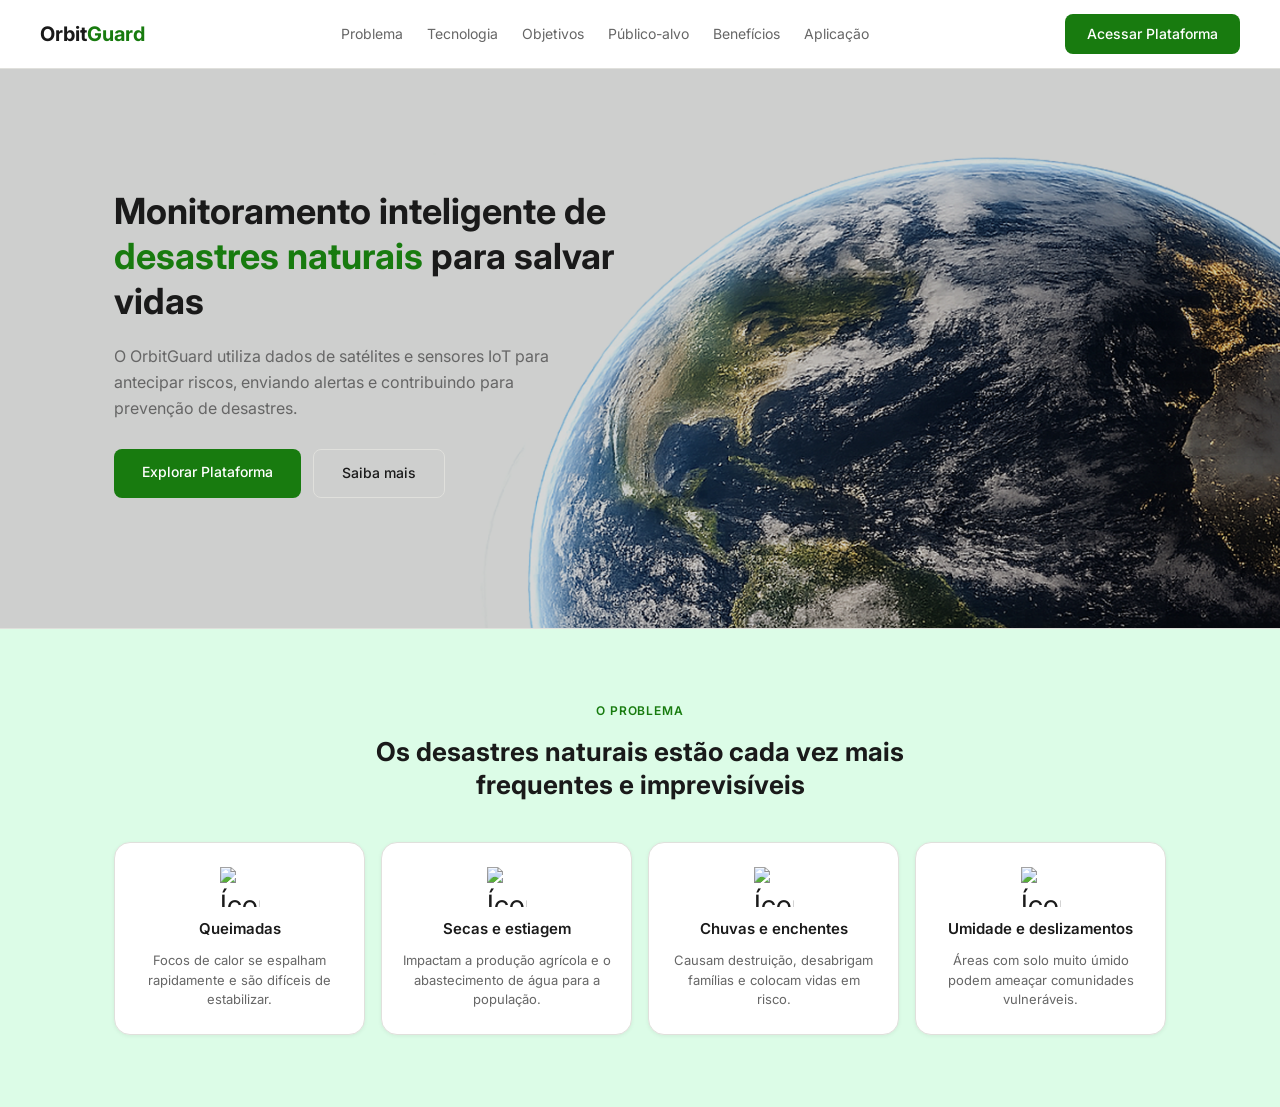
==== index.html @ 34268996 "feat/add seção do problema" ====
<!DOCTYPE html>
<html lang="pt-br">
<head>
    <meta charset="UTF-8">
    <meta name="viewport" content="width=device-width, initial-scale=1.0">
    <link rel="preconnect" href="https://fonts.googleapis.com" />
    <link rel="preconnect" href="https://fonts.gstatic.com" crossorigin />
    <link href="https://fonts.googleapis.com/css2?family=Inter:wght@400;500;600;700&display=swap" rel="stylesheet" />
    <link rel="stylesheet" href="./css/style.css" />

    <title>OrbitGuard</title>
</head>
<body>
  
  <!-- HEADER — fixo no topo, com nav e botão-->

  <header class="header">
    <a href="#" class="logo">Orbit<span>Guard</span></a>

    <nav class="nav">
      <!-- Os hrefs apontam para o id de cada seção -->
      <a href="#problema">Problema</a>
      <a href="#tecnologia">Tecnologia</a>
      <a href="#objetivos">Objetivos</a>
      <a href="#publico">Público-alvo</a>
      <a href="#beneficios">Benefícios</a>
      <a href="#aplicacao">Aplicação</a>
    </nav>

    <a href="plataforma.html" class="btn-nav">Acessar Plataforma</a>
  </header>


  <!-- HERO — seção de destaque (antes das 6)
       Você pode manter, remover ou adaptar -->

  <section class="hero">
    <div class="container hero-container">
      <div class="hero-texto">
        <h1>
          Monitoramento inteligente de
          <span class="destaque">desastres naturais</span>
          para salvar vidas
        </h1>
        <p>
          O OrbitGuard utiliza dados de satélites e sensores IoT
          para antecipar riscos, enviando alertas e contribuindo
          para prevenção de desastres.
        </p>

        <div class="hero-btns">
          <a href="plataforma.html" class="btn-primario">Explorar Plataforma</a>
          <a href="#problema" class="btn-secundario">Saiba mais</a>
        </div>
      </div>
    </div>
  </section>
  <!-- 
       SEÇÃO 1 — PROBLEMA
       id="problema" para o menu funcionar
  -->
  <section id="problema" class="secao">
    <div class="container">

      <!-- Rótulo da seção (aquele texto pequeno verde em cima) -->
      <span class="rotulo-secao">O Problema</span>

      <h2>Os desastres naturais estão cada vez mais frequentes e imprevisíveis</h2>

      <!-- Grid de cards — adicione, remova ou edite os cards aqui -->
      <div class="cards-grid">

        <div class="card card-centro">
          <div class="card-icon"><img src="./img/icon fire.svg" alt="Ícone de fogo representando queimadas"></div>
          <h3>Queimadas</h3>
          <p>Focos de calor se espalham rapidamente e são difíceis de estabilizar.</p>
        </div>

        <div class="card card-centro">
          <div class="card-icon"><img src="./img/icon sun.svg" alt="Ícone de sol representando seca"></div>
          <h3>Secas e estiagem</h3>
          <p>Impactam a produção agrícola e o abastecimento de água para a população.</p>
        </div>

        <div class="card card-centro">
          <div class="card-icon"><img src="./img/icon cloud rain.svg" alt="Ícone de nuvem com chuva representando enchentes"></div>
          <h3>Chuvas e enchentes</h3>
          <p>Causam destruição, desabrigam famílias e colocam vidas em risco.</p>
        </div>

        <div class="card card-centro">
          <div class="card-icon"><img src="./img/icon mountain.svg" alt="Ícone de montanha representando deslizamentos"></div>
          <h3>Umidade e deslizamentos</h3>
          <p>Áreas com solo muito úmido podem ameaçar comunidades vulneráveis.</p>
        </div>

      </div>
        </div>
  </section>

</body>
</html>
---- css/style.css ----
/* ================================
   RESET
================================ */
*, *::before, *::after {
  box-sizing: border-box;
  margin: 0;
  padding: 0;
}
:root {
  --green:       #187B0F;
  --green-dark:  #187B0f;
  --green-light: #CAEDD5;
  --bg:          #DCFCE7;
  --bg-alt:      #eaf0ea;
  --white:       #ffffff;
  --text:        #1a1a1a;
  --text-muted:  #666666;
  --border:      #e0e0dc;

  --radius-sm:   8px;
  --radius-md:   12px;
  --radius-lg:   16px;
  --shadow-sm:   0 1px 4px rgba(0,0,0,.06);
  --shadow-md:   0 4px 20px rgba(0,0,0,.08);
}

/* ================================
   BASE
================================ */
body {
  font-family: 'Inter', system-ui, sans-serif;
  background: var(--bg);
  color: var(--text);
  line-height: 1.6;
}

/* Container centralizado — usado em todas as seções */
.container {
  max-width: 1100px;
  margin: 0 auto;
  padding: 0 24px;
}

a {
  text-decoration: none;
  color: inherit;
}

img {
  max-width: 100%;
  display: block;
}

/* ================================
   HEADER
================================ */
.header {
  position: sticky;
  top: 0;
  z-index: 100;
  background: var(--white);
  border-bottom: 1px solid var(--border);
  padding: 14px 40px;
  display: flex;
  align-items: center;
  justify-content: space-between;
  gap: 24px;
}

/* Logo */
.logo {
  font-size: 20px;
  font-weight: 700;
  color: var(--text);
  white-space: nowrap;
}

.logo span {
  color: var(--green);
}

/* Nav links */
.nav {
  display: flex;
  align-items: center;
  gap: 24px;
}

.nav a {
  font-size: 14px;
  color: var(--text-muted);
  transition: color .15s;
}

.nav a:hover {
  color: var(--text);
}

/* Botão do header */
.btn-nav {
  background: var(--green);
  color: #fff;
  padding: 9px 22px;
  border-radius: var(--radius-sm);
  font-size: 14px;
  font-weight: 500;
  white-space: nowrap;
  transition: background .15s;
}

.btn-nav:hover {
  background: var(--green-dark);
}

/* ================================
   HERO
================================ */
.hero {
  position: relative;
  background: url('../img/Desktop - 1.png') center/cover no-repeat;
  padding: 120px 0 96px;
  border-bottom: 1px solid var(--border);
  overflow: hidden;
  min-height: 560px;
}

.hero::before {
  content: '';
  position: absolute;
  inset: 0;
  background: rgba(0,0,0,.16);
}

.hero > .container {
  position: relative;
  z-index: 1;
}

/* Container do hero: 2 colunas */
.hero-container {
  display: grid;
  grid-template-columns: 1fr 1fr;
  align-items: center;
  gap: 40px;
  max-width: 1100px;
}

.hero-texto {
  display: flex;
  flex-direction: column;
  gap: 20px;
}

.hero h1 {
  font-size: 36px;
  font-weight: 700;
  line-height: 1.25;
  color: var(--text);
}

/* Palavra em destaque no título */
.destaque {
  color: var(--green);
}

.hero p {
  font-size: 16px;
  color: var(--text-muted);
  max-width: 480px;
}

.hero-btns {
  display: flex;
  gap: 12px;
  flex-wrap: wrap;
  margin-top: 8px;
}

/* Imagem da Terra */
.hero-imagem {
  display: flex;
  justify-content: center;
  align-items: center;

 
}

.terra-wrap {
  width: 480px;
  height: 480px;
  border-radius: 50%;
  overflow: hidden;
  box-shadow: 0 0 40px rgba(100, 180, 255, 0.4), 0 0 80px rgba(30, 100, 200, 0.2);
}

.terra-img {
 
  width: 100%;
  height: 100%;
  object-fit: cover;
  transform: scale(1.15);
}
/* Botões do hero */
.btn-primario {
  background: var(--green);
  color: #fff;
  padding: 12px 28px;
  border-radius: var(--radius-sm);
  font-size: 14px;
  font-weight: 500;
  transition: background .15s;
  display: inline-block;
}

.btn-primario:hover {
  background: var(--green-dark);
}

.btn-secundario {
  background: transparent;
  color: var(--text);
  border: 1.5px solid var(--border);
  padding: 12px 28px;
  border-radius: var(--radius-sm);
  font-size: 14px;
  font-weight: 500;
  transition: all .15s;
  display: inline-block;
}

.btn-secundario:hover {
  border-color: var(--green);
  color: var(--green);
}

/* ================================
   SEÇÕES
================================ */
.secao {
  padding: 72px 0;
  background: var(--bg);
}

.secao .container {
  display: flex;
  flex-direction: column;
  align-items: center;
}

/* Seções com fundo alternado */
.secao-alt {
  background: var(--white);
}

/* Rótulo pequeno verde em cima do título */
.rotulo-secao {
  display: block;
  font-size: 12px;
  font-weight: 600;
  color: var(--green);
  text-transform: uppercase;
  letter-spacing: .08em;
  margin-bottom: 14px;
  text-align: center;
}

.secao h2 {
  font-size: 26px;
  font-weight: 700;
  color: var(--text);
  max-width: 640px;
  line-height: 1.3;
  margin-bottom: 40px;
  text-align: center;
}

/* ================================
   GRID DE CARDS (4 colunas)
================================ */
.cards-grid {
  display: grid;
  grid-template-columns: repeat(4, 1fr);
  gap: 16px;
}

/* Variante de 3 colunas */
.cards-grid-3 {
  grid-template-columns: repeat(3, 1fr);
}

/* Grid centralizado — usado quando tem poucos cards (ex: público-alvo com 1 card) */
.cards-grid-centro {
 display: flex; 
 justify-content: center;
}

/* Variante de 5 colunas */
.cards-grid-5 {
  grid-template-columns: repeat(5, 1fr);
}

/* Card individual */
.card {
  background: var(--white);
  border: 1px solid var(--border);
  border-radius: var(--radius-lg);
  padding: 24px 20px;
  display: flex;
  flex-direction: column;
  gap: 10px;
  box-shadow: var(--shadow-sm);
  transition: transform .18s, box-shadow .18s;
 
}
.card-agricola {
  background: var(--white);
  border: 1px solid var(--border);
  border-radius: var(--radius-lg);
  padding: 24px 20px;
  display: flex;
  flex-direction: column;
  gap: 10px;
  box-shadow: var(--shadow-sm);
  transition: transform .18s, box-shadow .18s;
  width: 400px;
  height: 200px;
 
}

.card:hover {
  transform: translateY(-3px);
  box-shadow: var(--shadow-md);
}

.card-icon {
  font-size: 28px;
  display: flex;
  justify-content: center;
  align-items: center;
}

.card-icon img {
  width: 40px;
  height: 40px;
  object-fit: contain;
}

/* Ícone SVG para seção problema */
.card-icon-svg {
  display: flex;
  justify-content: center;
  margin-bottom: 4px;
}

/* Card centralizado (usado na seção problema) */
.card-centro {
  align-items: center;
  text-align: center;
}

.card h3 {
  font-size: 15px;
  font-weight: 600;
  color: var(--text);
}

.card p {
  font-size: 13px;
  color: var(--text-muted);
  line-height: 1.5;
}

/* ================================
   BENEFÍCIOS (lista com check)
================================ */
.beneficios-lista {
  display: flex;
  flex-direction: column;
  gap: 16px;
  max-width: 640px;
}

.beneficio-item {
  display: flex;
  align-items: flex-start;
  gap: 14px;
  background: var(--white);
  border: 1px solid var(--border);
  border-radius: var(--radius-md);
  padding: 16px 20px;
  box-shadow: var(--shadow-sm);
}

.check {
  font-size: 20px;
  flex-shrink: 0;
  margin-top: 2px;
}

.beneficio-item strong {
  display: block;
  font-size: 14px;
  font-weight: 600;
  color: var(--text);
  margin-bottom: 4px;
}

.beneficio-item p {
  font-size: 13px;
  color: var(--text-muted);
}

/* ================================
   FLUXO DE ETAPAS (seção 6)
================================ */
.fluxo {
  display: flex;
  align-items: center;
  gap: 8px;
  flex-wrap: wrap;
  margin-top: 16px;
}

.fluxo-item {
  display: flex;
  flex-direction: column;
  align-items: center;
  gap: 8px;
  text-align: center;
  max-width: 100px;
}

.fluxo-icon {
  width: 70px;
  height: 70px;
  background: var(--green-light);
  border-radius: 50%;
  display: flex;
  align-items: center;
  justify-content: center;
  font-size: 24px;
}

.fluxo-item p {
  font-size: 12px;
  color: var(--text-muted);
  line-height: 1.4;
}

.fluxo-seta {
  font-size: 40px;
  color: var(--green);
  font-weight: 700;
  padding-bottom: 20px;
}

/* ================================
   FOOTER
================================ */
.footer {
  background: var(--white);
  border-top: 1px solid var(--border);
}

.footer-inner {
  max-width: 1100px;
  margin: 0 auto;
  padding: 48px 40px 40px;
  display: grid;
  grid-template-columns: 1fr 2fr 1fr 1fr;
  gap: 40px;
}

.footer-col {
  display: flex;
  flex-direction: column;
  gap: 8px;
}

.footer-col strong {
  font-size: 13px;
  font-weight: 600;
  color: var(--text);
  margin-bottom: 6px;
}

.footer-col p,
.footer-col a {
  font-size: 13px;
  color: var(--text-muted);
  line-height: 1.5;
  transition: color .15s;
}

.footer-col a:hover {
  color: var(--green);
}

.footer-brand .logo {
  font-size: 22px;
  font-weight: 700;
}

.footer-bottom {
  text-align: center;
  font-size: 13px;
  font-weight: 600;
  color: var(--text-muted);
  padding: 18px 40px;
  border-top: 1px solid var(--border);
}

/* ================================
   RESPONSIVO
================================ */
@media (max-width: 900px) {
  .cards-grid,
  .cards-grid-5 {
    grid-template-columns: repeat(3, 1fr);
  }

  .footer-inner {
    grid-template-columns: 1fr 1fr;
  }

  .nav {
    display: none; /* simplificado — você pode criar um menu hambúrguer depois */
  }
}

@media (max-width: 900px) {
  .hero-container {
    grid-template-columns: 1fr;
  }
  .terra-wrap {
    width: 280px;
    height: 280px;
  }
  .hero-imagem {
    order: -1;
  }
}

@media (max-width: 600px) {
  .hero h1 {
    font-size: 26px;
  }

  .cards-grid,
  .cards-grid-3 {
    grid-template-columns: 1fr;
  }

  .fluxo {
    flex-direction: column;
    align-items: flex-start;
  }

  .fluxo-seta {
    transform: rotate(90deg);
    padding: 0 0 0 22px;
  }

  .footer-inner {
    grid-template-columns: 1fr;
    gap: 28px;
    padding: 32px 24px;
  }

  .header {
    padding: 14px 20px;
  }
}


/* ================================
   SLIDESHOW
================================ */
.slideshow {
  position: relative;
  width: 100%;
  border-radius: var(--radius-lg);
  overflow: hidden;
  margin-top: 8px;
}

.slide { display: none; }
.slide.active { display: block; }

.slide-placeholder {
  background: linear-gradient(135deg, #1a7a5e 0%, #085041 100%);
  height: 320px;
  display: flex;
  flex-direction: column;
  align-items: center;
  justify-content: center;
  gap: 16px;
  padding: 32px;
  text-align: center;
}

.slide-2 { background: linear-gradient(135deg, #185FA5 0%, #0C3D70 100%); }
.slide-3 { background: linear-gradient(135deg, #8a6a1a 0%, #5c4510 100%); }

.slide-emoji { font-size: 64px; }

.slide-legenda { color: #fff; }
.slide-legenda strong { display: block; font-size: 18px; font-weight: 600; margin-bottom: 8px; }
.slide-legenda p { font-size: 14px; opacity: .85; max-width: 480px; }

.slide-btn {
  position: absolute;
  top: 50%;
  transform: translateY(-50%);
  background: rgba(255,255,255,.2);
  border: none;
  color: #fff;
  font-size: 20px;
  width: 40px;
  height: 40px;
  border-radius: 50%;
  cursor: pointer;
  transition: background .15s;
}
.slide-btn:hover { background: rgba(255,255,255,.4); }
.slide-prev { left: 14px; }
.slide-next { right: 14px; }

.slide-dots {
  position: absolute;
  bottom: 14px;
  left: 50%;
  transform: translateX(-50%);
  display: flex;
  gap: 8px;
}
.dot { width: 8px; height: 8px; border-radius: 50%; background: rgba(255,255,255,.45); cursor: pointer; transition: background .2s; }
.dot.active { background: #fff; }


/* ================================
   QUIZ
================================ */
.quiz-box {
  background: var(--white);
  border: 1px solid var(--border);
  border-radius: var(--radius-lg);
  padding: 28px 32px;
  max-width: 680px;
  box-shadow: var(--shadow-sm);
}

.quiz-progresso { display: flex; flex-direction: column; gap: 8px; margin-bottom: 24px; }
.quiz-progresso span { font-size: 13px; color: var(--text-muted); font-weight: 500; }
.barra-wrap { width: 100%; height: 6px; background: var(--border); border-radius: 10px; overflow: hidden; }
.barra-fill { height: 100%; background: var(--green); border-radius: 10px; transition: width .4s ease; }

.quiz-pergunta { font-size: 16px; font-weight: 600; color: var(--text); line-height: 1.4; margin-bottom: 20px; }

.quiz-opcoes { display: flex; flex-direction: column; gap: 10px; }

.opcao-btn {
  width: 100%;
  text-align: left;
  background: var(--bg);
  border: 1.5px solid var(--border);
  border-radius: var(--radius-md);
  padding: 12px 16px;
  font-family: inherit;
  font-size: 14px;
  color: var(--text);
  cursor: pointer;
  transition: all .15s;
}
.opcao-btn:hover:not(:disabled) { border-color: var(--green); background: var(--green-light); }
.opcao-btn.correta { background: #E1F5EE; border-color: #1a7a5e; color: #085041; font-weight: 500; }
.opcao-btn.errada  { background: #fde8e8; border-color: #b91c1c; color: #b91c1c; }
.opcao-btn:disabled { cursor: default; }

.quiz-feedback { font-size: 14px; font-weight: 500; margin-top: 14px; min-height: 22px; }
.feedback-ok   { color: #085041; }
.feedback-erro { color: #b91c1c; }

.quiz-resultado { text-align: center; padding: 24px 0 8px; display: flex; flex-direction: column; align-items: center; gap: 12px; }
.resultado-emoji { font-size: 56px; }
.quiz-resultado h3 { font-size: 20px; font-weight: 700; color: var(--text); }
.quiz-resultado p  { font-size: 15px; color: var(--text-muted); }


/* ================================
   TROCA DE TEMA
================================ */
.temas-row { display: flex; gap: 12px; flex-wrap: wrap; margin-top: 8px; }

.tema-btn {
  padding: 10px 24px;
  border: 1.5px solid var(--border);
  border-radius: 30px;
  background: var(--white);
  font-family: inherit;
  font-size: 14px;
  font-weight: 500;
  color: var(--text-muted);
  cursor: pointer;
  transition: all .15s;
}
.tema-btn:hover { border-color: var(--green); color: var(--green); }
.tema-btn.active { background: var(--green); color: #fff; border-color: var(--green); filter: none; }
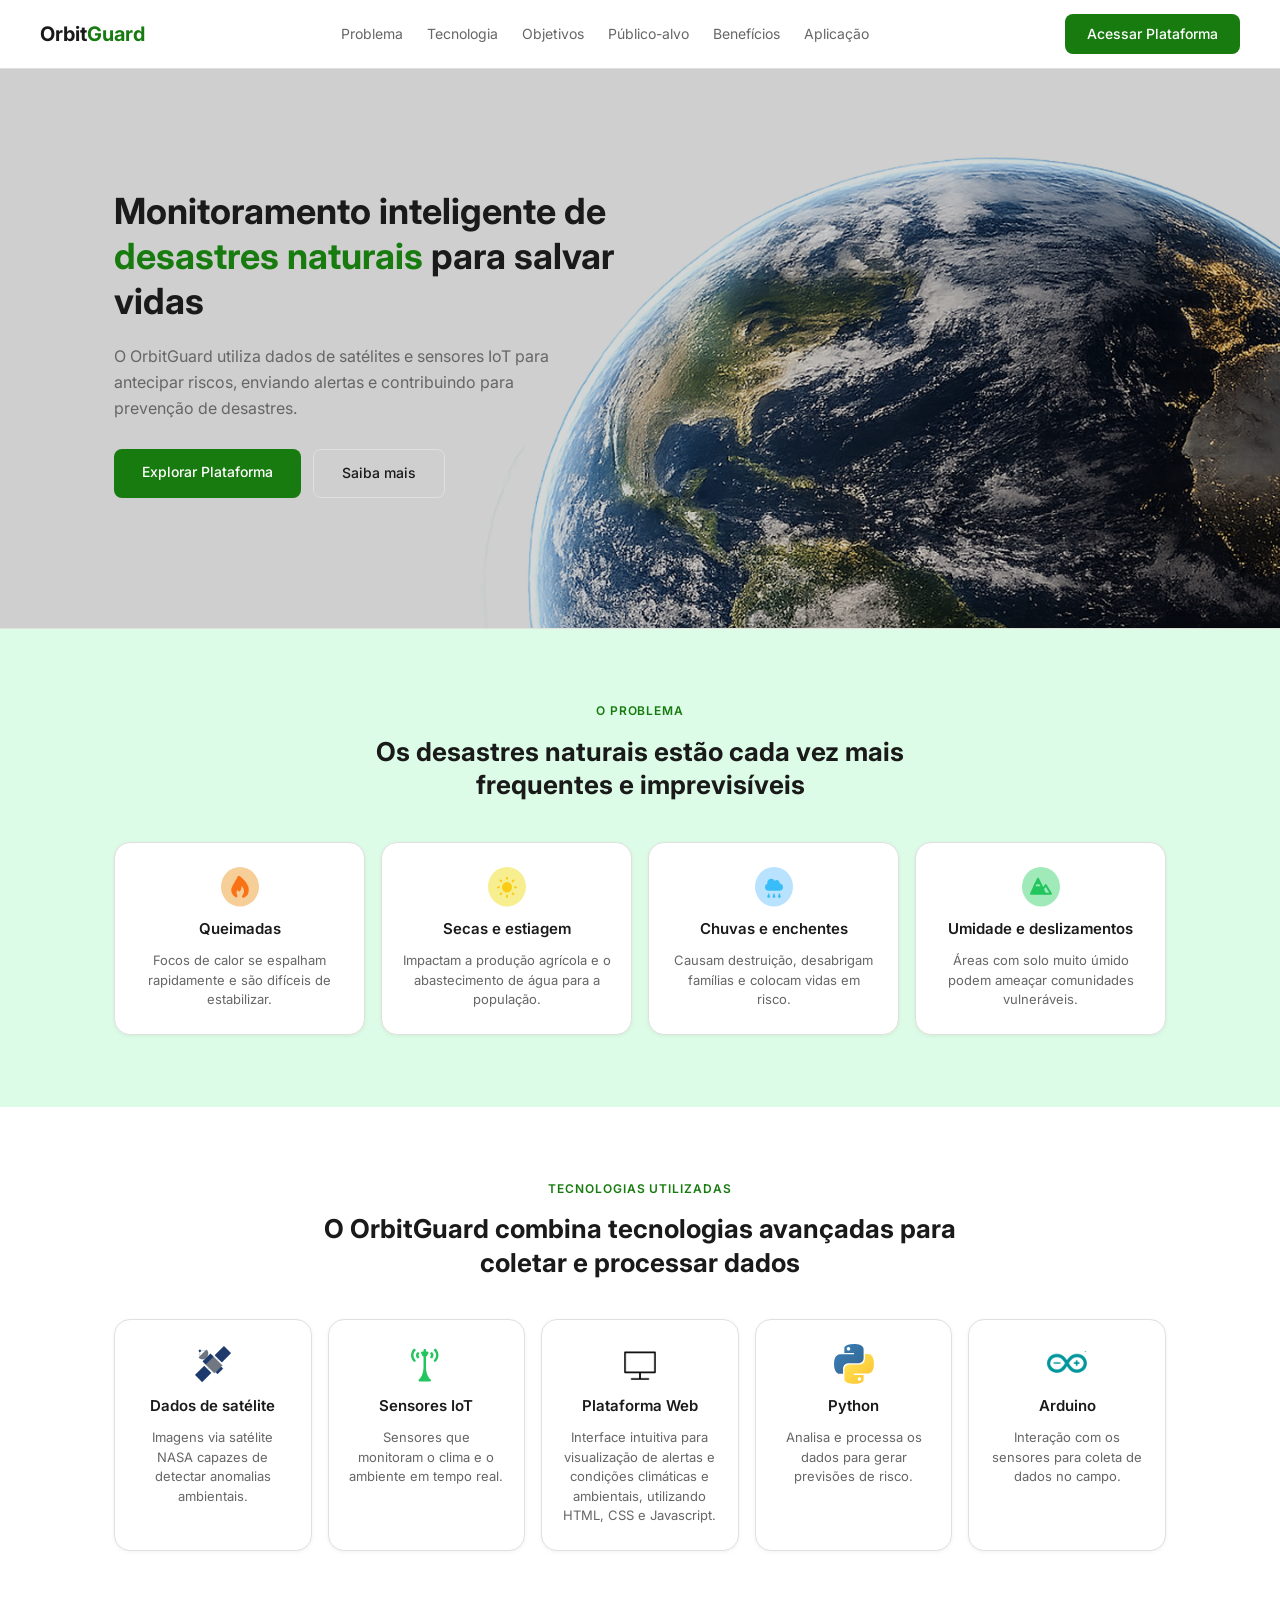
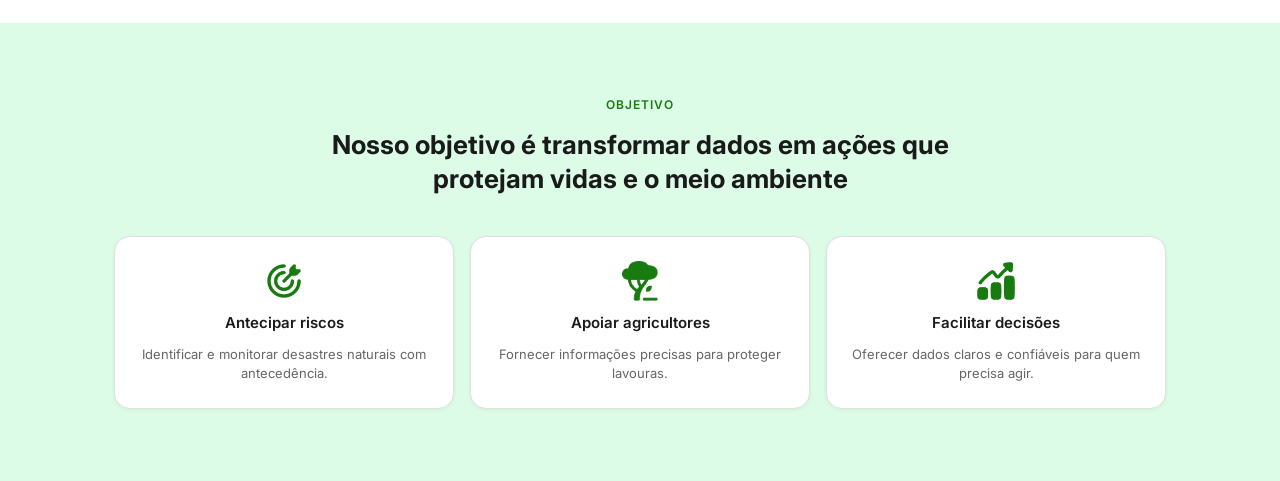
==== commit 34562244: "feat/add imagens na pasta e seção de tecnologia e objetivos" ====
--- a/index.html
+++ b/index.html
@@ -97,6 +97,89 @@
       </div>
         </div>
   </section>
+  
+   <!-- ========================================
+       SEÇÃO 2 — TECNOLOGIA
+  ======================================== -->
+  <section id="tecnologia" class="secao secao-alt">
+    <div class="container">
+
+      <span class="rotulo-secao">Tecnologias Utilizadas</span>
+
+      <h2>O OrbitGuard combina tecnologias avançadas para coletar e processar dados</h2>
+
+      <div class="cards-grid cards-grid-5">
+
+        <div class="card card-centro">
+          <div class="card-icon"><img src="./img/satelite.svg" alt="Ícone de satélite">
+          </div>
+          <h3>Dados de satélite</h3>
+          <p>Imagens via satélite NASA capazes de detectar anomalias ambientais.</p>
+        </div>
+
+        <div class="card card-centro">
+          <div class="card-icon"><img src="./img/roentgen_tower-communication.svg" alt="Ícone de satélite"></div>
+          <h3>Sensores IoT</h3>
+          <p>Sensores que monitoram o clima e o ambiente em tempo real.</p>
+        </div>
+
+        <div class="card card-centro">
+          <div class="card-icon"><img src="./img/line-md_computer.png" alt="Ícone de computador"></div>
+          <h3>Plataforma Web</h3>
+          <p>Interface intuitiva para visualização de alertas e condições climáticas e ambientais, utilizando HTML, CSS e Javascript.</p>
+        </div>
+
+        <div class="card card-centro">
+          <div class="card-icon"><img src="./img/logos_python.svg" alt="Ícone de Python"></div>
+          <h3>Python</h3>
+          <p>Analisa e processa os dados para gerar previsões de risco.</p>
+        </div>
+
+        <div class="card card-centro">
+          <div class="card-icon"><img src="./img/devicon_arduino.png" alt="Ícone de Arduino"></div>
+          <h3>Arduino</h3>
+          <p>Interação com os sensores para coleta de dados no campo.</p>
+        </div>
+
+      </div>
+    </div>
+  </section>
+
+
+  <!-- ========================================
+       SEÇÃO 3 — OBJETIVOS
+  ======================================== -->
+  <section id="objetivos" class="secao">
+    <div class="container">
+
+      <span class="rotulo-secao">Objetivo</span>
+
+      <h2>Nosso objetivo é transformar dados em ações que protejam vidas e o meio ambiente</h2>
+
+      <div class="cards-grid cards-grid-3">
+
+       <div class="card card-centro">
+          <div class="card-icon"><img src="./img/riscos.png" alt="Ícone de decisões"></div>
+          <h3>Antecipar riscos</h3>
+          <p>Identificar e monitorar desastres naturais com antecedência.</p>
+        </div>
+
+        <div class="card card-centro">
+          <div class="card-icon"><img src="./img/agricultor.png" alt="Ícone de agricultura"></div>
+          <h3>Apoiar agricultores</h3>
+          <p>Fornecer informações precisas para proteger lavouras.</p>
+        </div>
+
+        <div class="card card-centro">
+          <div class="card-icon"><img src="./img/decisões.png" alt="Ícone de decisões"></div>
+          <h3>Facilitar decisões</h3>
+          <p>Oferecer dados claros e confiáveis para quem precisa agir.</p>
+        </div>
+
+      </div>
+    </div>
+  </section>
+
 
 </body>
 </html>
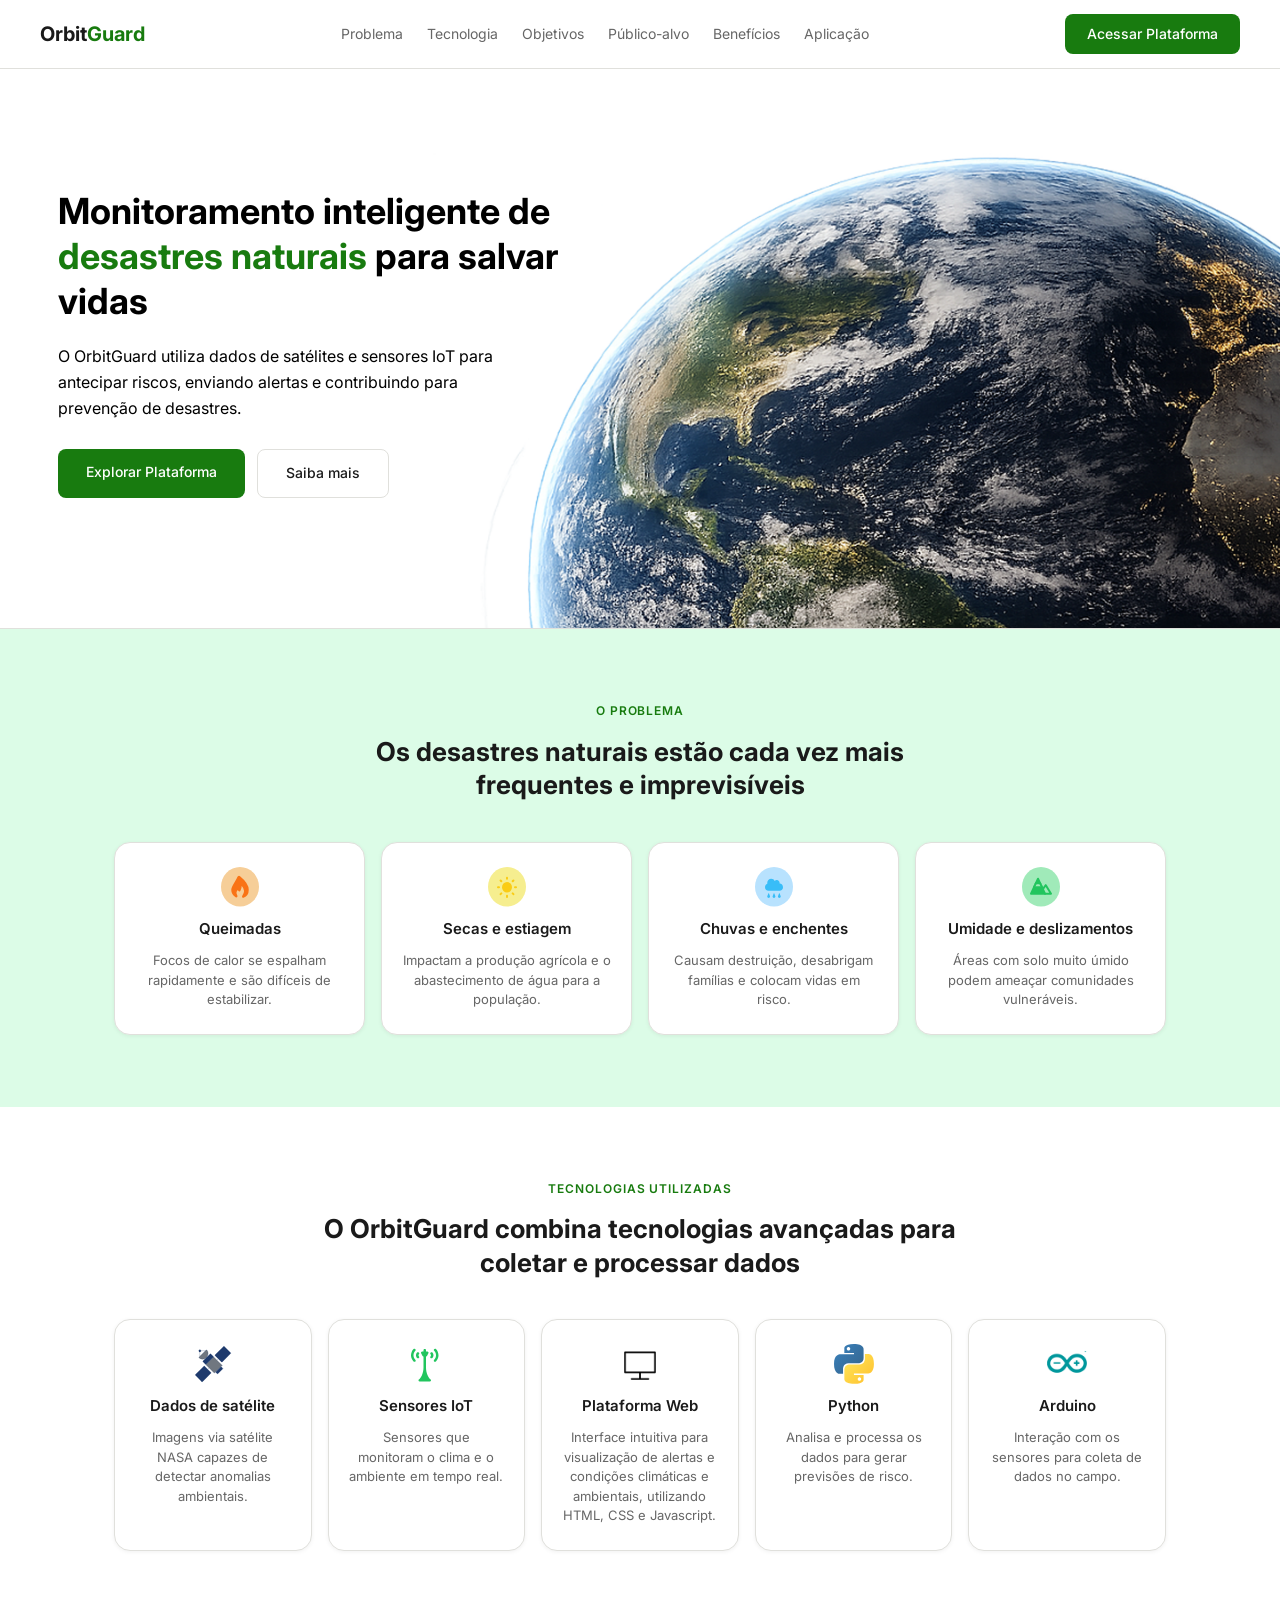
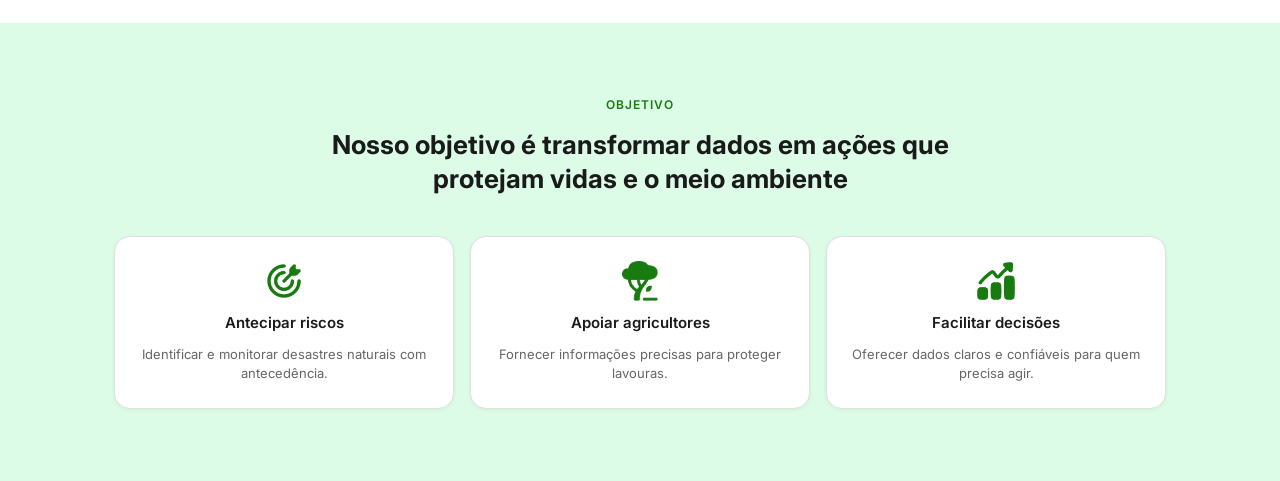
==== commit 5e3f43b4: "feat/add imagem principal" ====
--- a/index.html
+++ b/index.html
@@ -16,7 +16,7 @@
 
   <header class="header">
     <a href="#" class="logo">Orbit<span>Guard</span></a>
-
+    
     <nav class="nav">
       <!-- Os hrefs apontam para o id de cada seção -->
       <a href="#problema">Problema</a>
@@ -97,7 +97,7 @@
       </div>
         </div>
   </section>
-  
+
    <!-- ========================================
        SEÇÃO 2 — TECNOLOGIA
   ======================================== -->
--- a/css/style.css
+++ b/css/style.css
@@ -117,7 +117,7 @@
 ================================ */
 .hero {
   position: relative;
-  background: url('../img/Desktop - 1.png') center/cover no-repeat;
+  background: url("../img/img-fundo.png") center/cover no-repeat;
   padding: 120px 0 96px;
   border-bottom: 1px solid var(--border);
   overflow: hidden;
@@ -128,34 +128,40 @@
   content: '';
   position: absolute;
   inset: 0;
-  background: rgba(0,0,0,.16);
+  
 }
 
 .hero > .container {
   position: relative;
-  z-index: 1;
+  z-index: 2;
+  padding-left: 16px; /* aproxima o conteúdo da esquerda */
+  padding-right: 16px;
 }
 
 /* Container do hero: 2 colunas */
 .hero-container {
   display: grid;
-  grid-template-columns: 1fr 1fr;
+  grid-template-columns: 560px 1fr; /* deixa a coluna de texto mais estreita e alinhada à esquerda */
   align-items: center;
   gap: 40px;
   max-width: 1100px;
-}
+  justify-items: start;
+}
+
+.hero-texto { max-width: 560px; transform: translateX(-48px); }
 
 .hero-texto {
   display: flex;
   flex-direction: column;
   gap: 20px;
+  transition: transform .25s ease;
 }
 
 .hero h1 {
   font-size: 36px;
   font-weight: 700;
   line-height: 1.25;
-  color: var(--text);
+  color: #000;
 }
 
 /* Palavra em destaque no título */
@@ -165,7 +171,7 @@
 
 .hero p {
   font-size: 16px;
-  color: var(--text-muted);
+  color: #000;
   max-width: 480px;
 }
 
@@ -539,6 +545,7 @@
   .hero-imagem {
     order: -1;
   }
+  .hero-texto { transform: none; }
 }
 
 @media (max-width: 600px) {
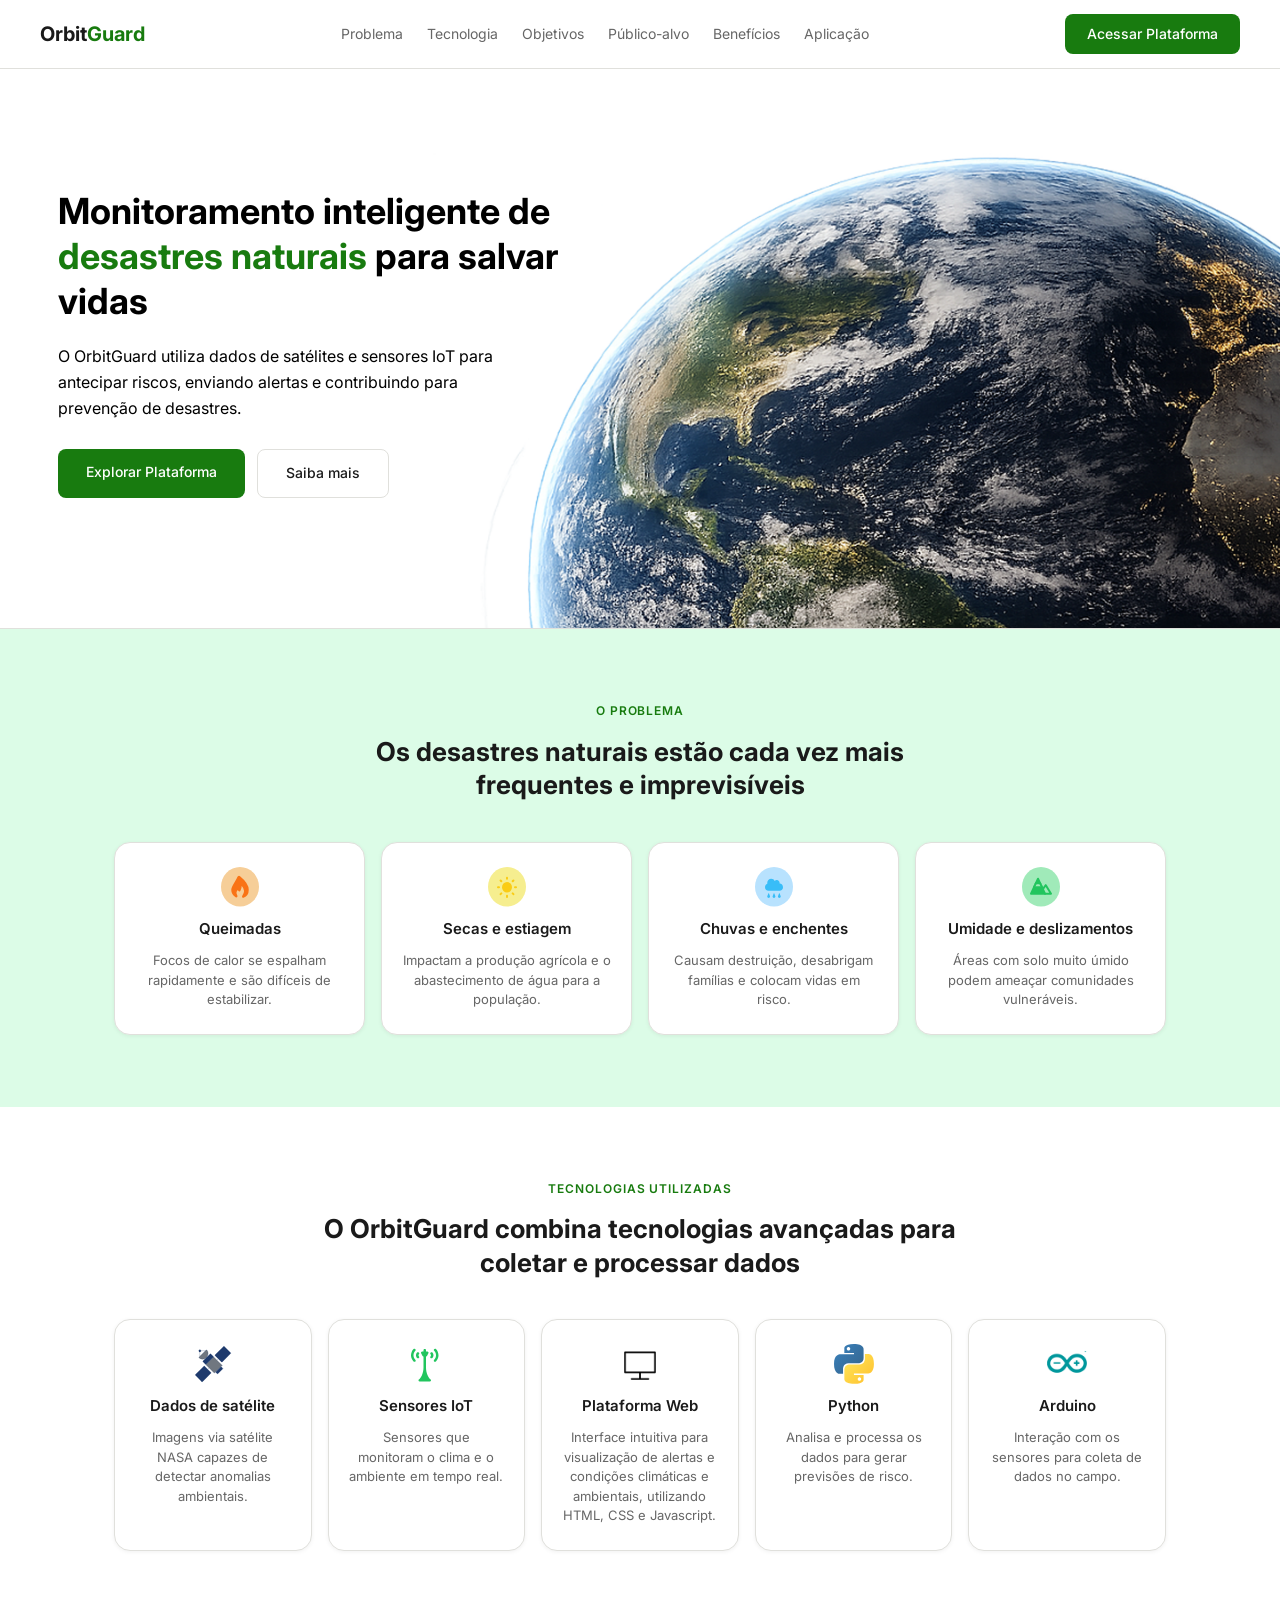
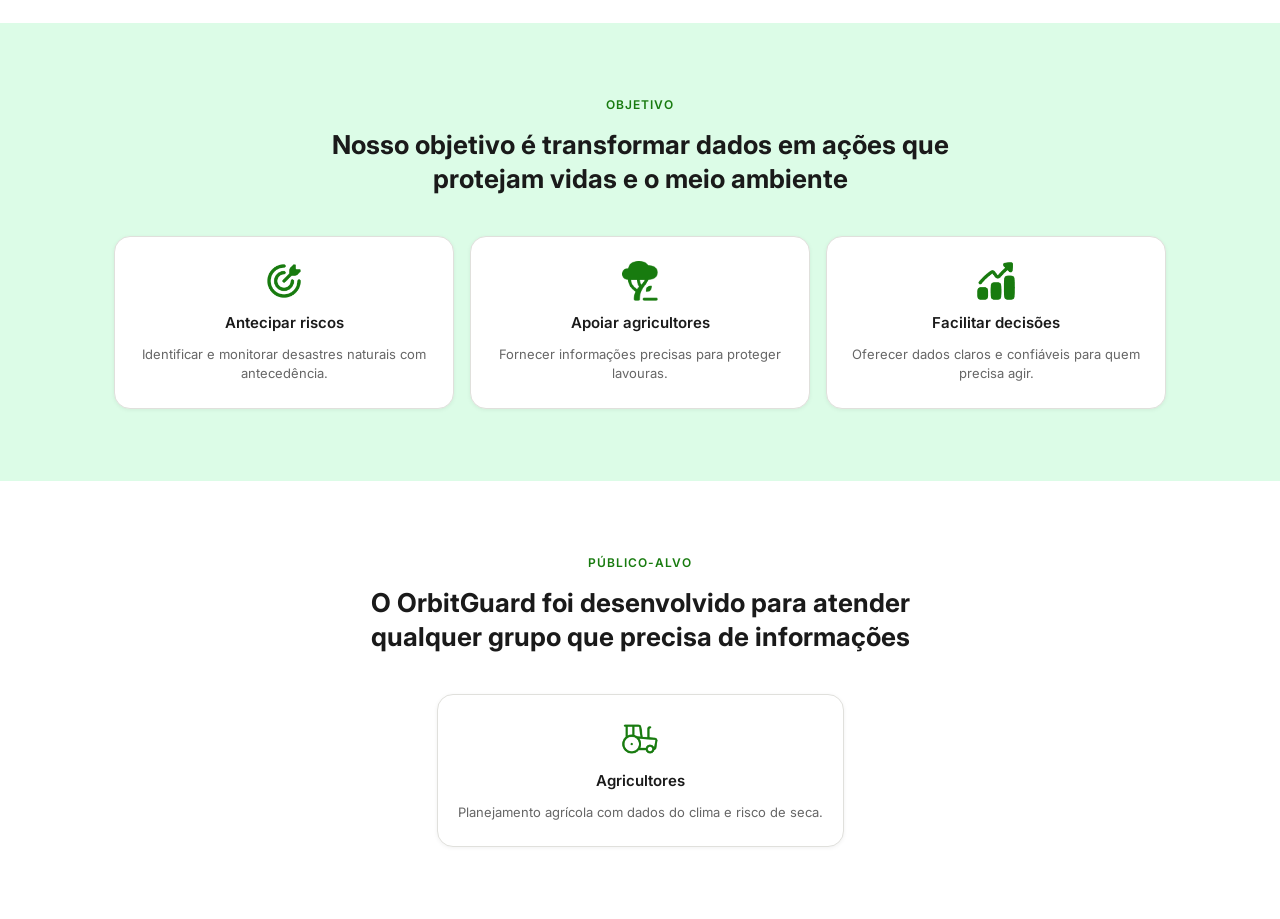
==== commit bd954819: "feat/add seção publico-alvo" ====
--- a/index.html
+++ b/index.html
@@ -180,6 +180,28 @@
     </div>
   </section>
 
+  <!-- SEÇÃO 4 — PÚBLICO-ALVO-->
+   
+  <section id="publico" class="secao secao-alt">
+    <div class="container">
+
+      <span class="rotulo-secao">Público-alvo</span>
+
+      <h2>O OrbitGuard foi desenvolvido para atender qualquer grupo que precisa de informações</h2>
+
+      <div class="cards-grid cards-grid-3 cards-grid-centro">
+
+        <div class="card card-centro">
+          <div class="card-icon"><img src="./img/lucide_tractor.png" alt="Ícone de tractor"></div>
+          <h3>Agricultores</h3>
+          <p>Planejamento agrícola com dados do clima e risco de seca.</p>
+        </div>
+
+      </div>
+    </div>
+  </section>
+
+
 
 </body>
 </html>
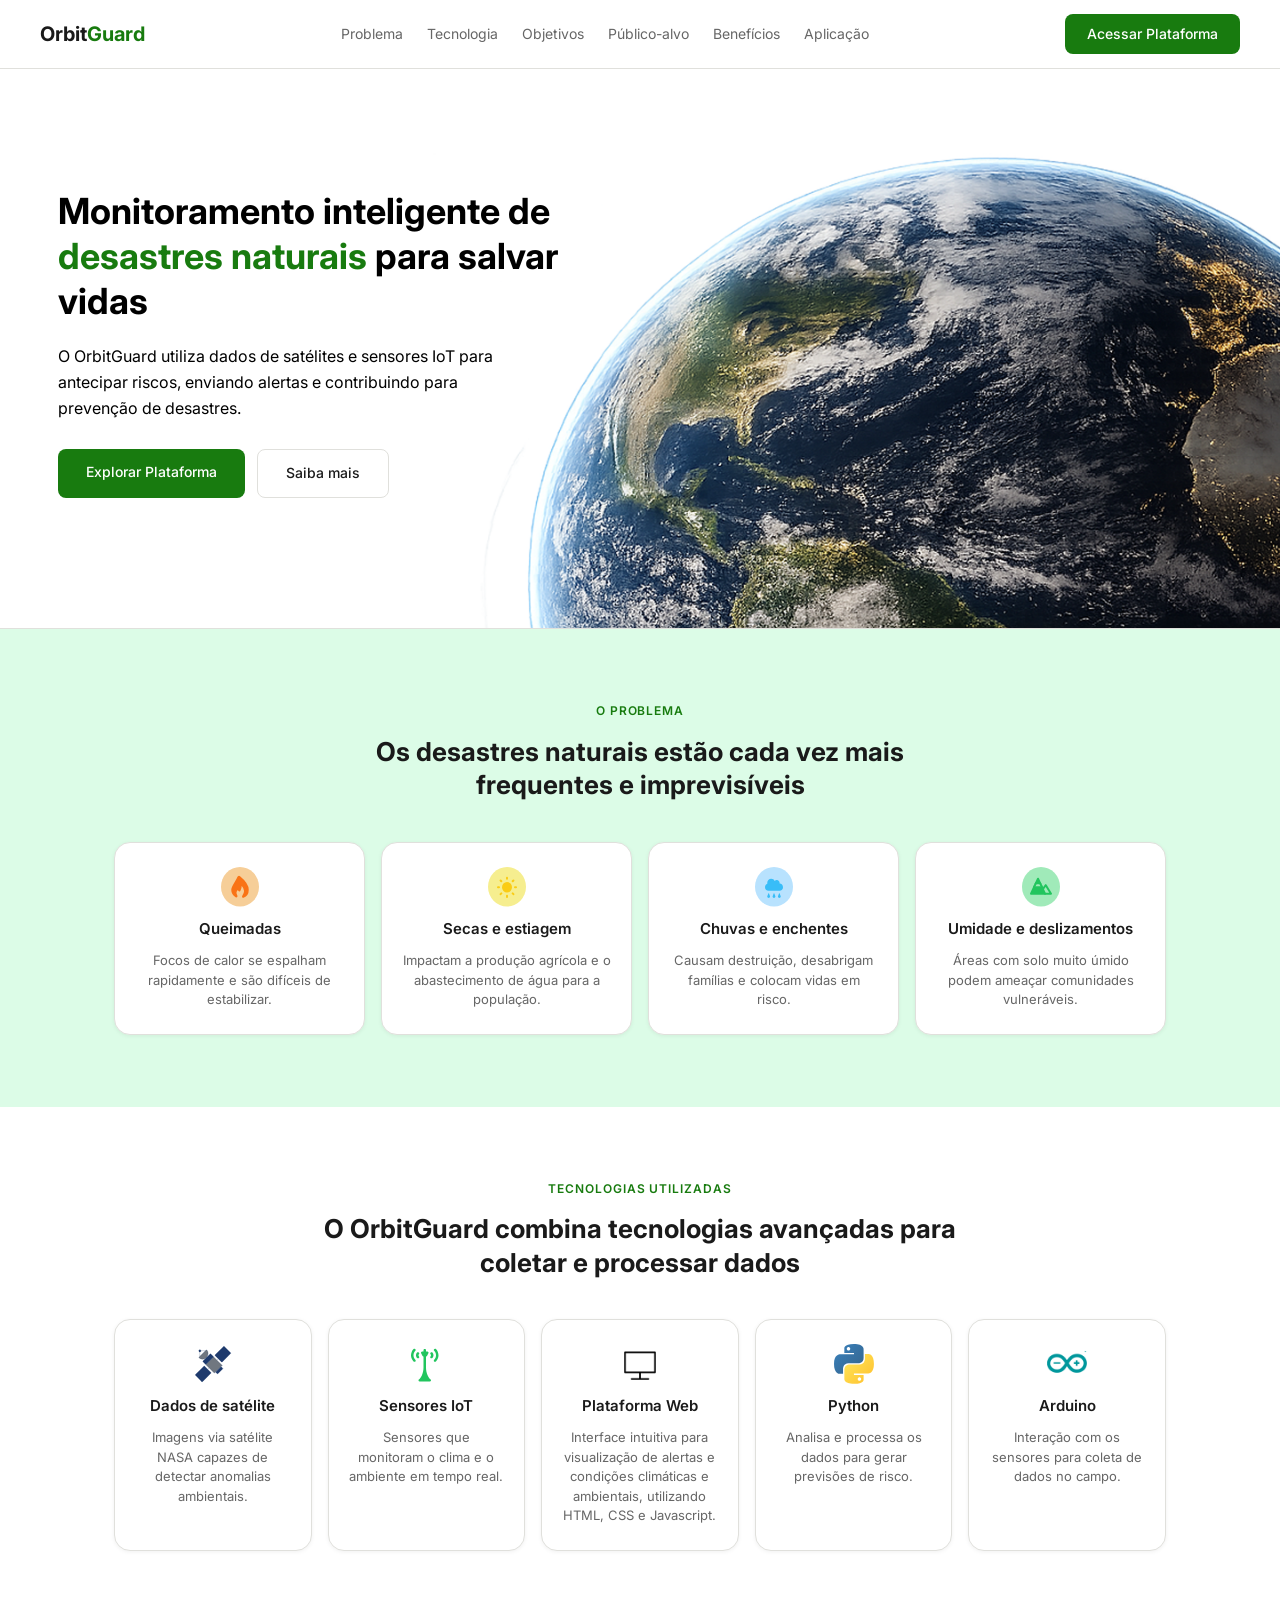
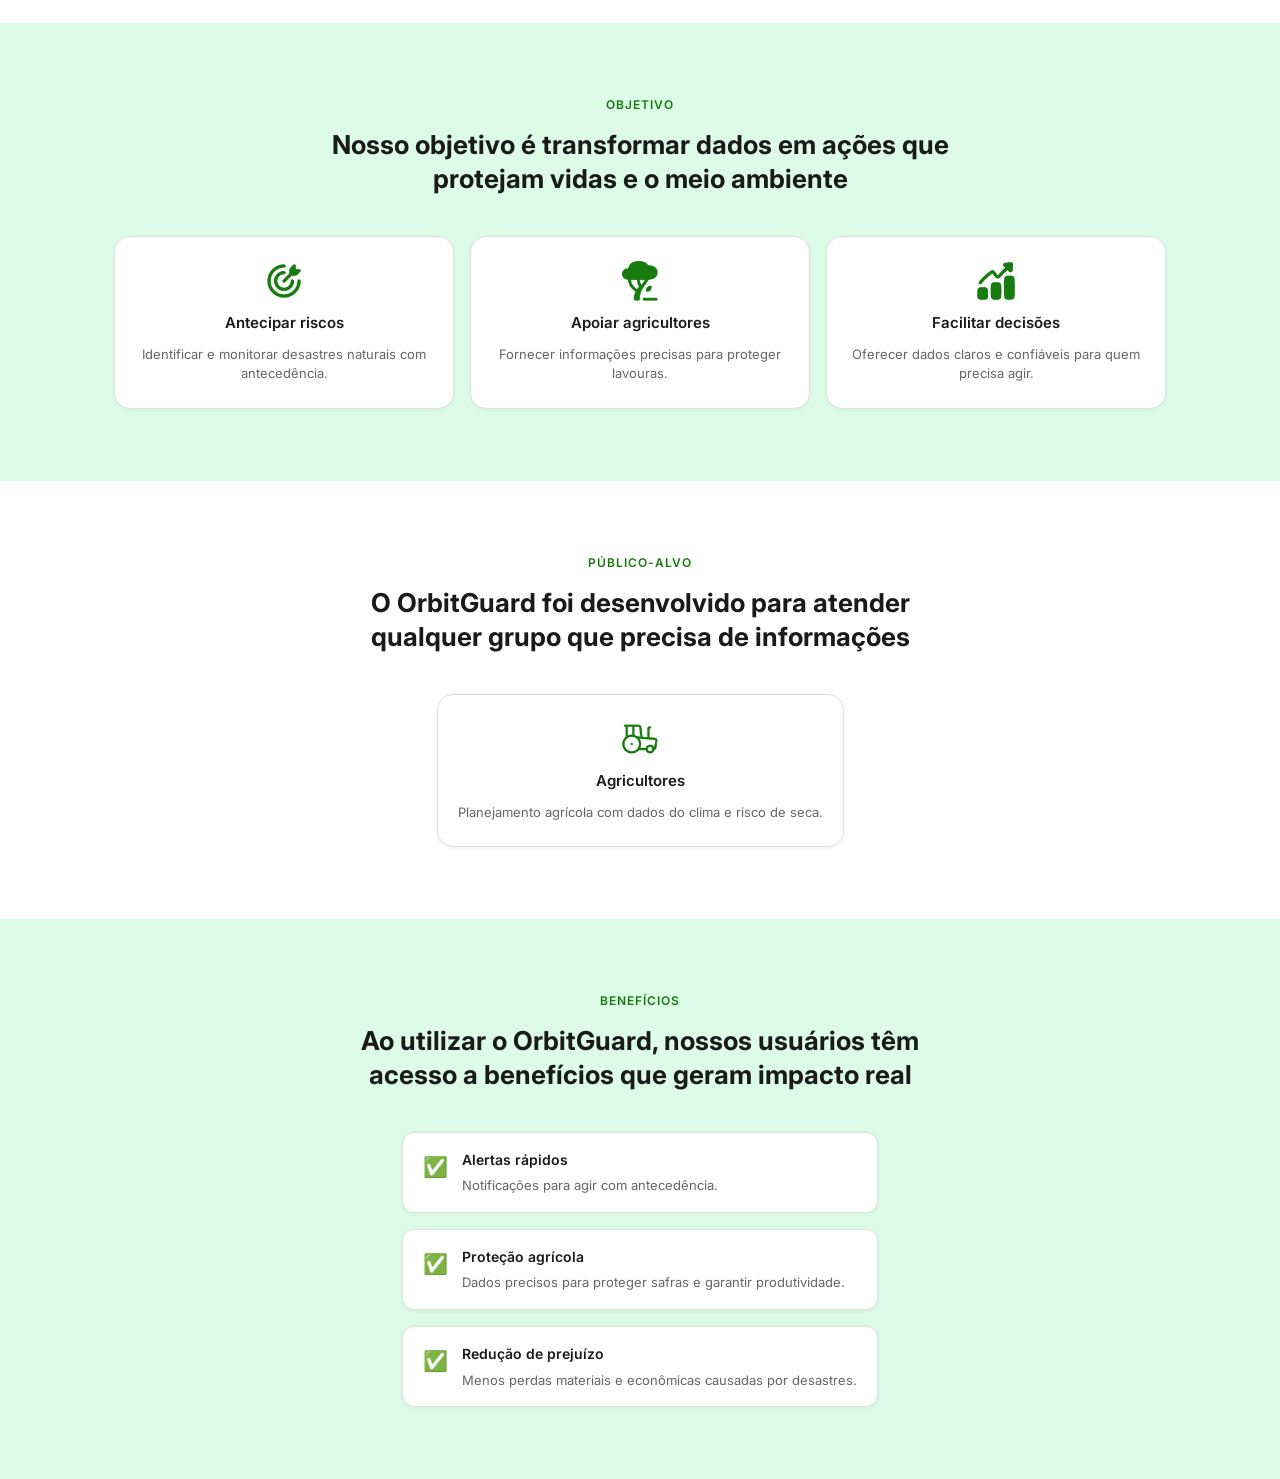
==== commit 931e3dc4: "feat/ add seção beneficios" ====
--- a/index.html
+++ b/index.html
@@ -181,7 +181,7 @@
   </section>
 
   <!-- SEÇÃO 4 — PÚBLICO-ALVO-->
-   
+
   <section id="publico" class="secao secao-alt">
     <div class="container">
 
@@ -201,6 +201,47 @@
     </div>
   </section>
 
+  <!--SEÇÃO 5 — BENEFÍCIOS -->
+  
+  <section id="beneficios" class="secao">
+    <div class="container">
+
+      <span class="rotulo-secao">Benefícios</span>
+
+      <h2>Ao utilizar o OrbitGuard, nossos usuários têm acesso a benefícios que geram impacto real</h2>
+
+      <!-- Lista de benefícios com ícone de check -->
+      <div class="beneficios-lista">
+
+        <div class="beneficio-item">
+          <span class="check">✅</span>
+          <div>
+            <strong>Alertas rápidos</strong>
+            <p>Notificações para agir com antecedência.</p>
+          </div>
+        </div>
+
+        <div class="beneficio-item">
+          <span class="check">✅</span>
+          <div>
+            <strong>Proteção agrícola</strong>
+            <p>Dados precisos para proteger safras e garantir produtividade.</p>
+          </div>
+        </div>
+
+        <div class="beneficio-item">
+          <span class="check">✅</span>
+          <div>
+            <strong>Redução de prejuízo</strong>
+            <p>Menos perdas materiais e econômicas causadas por desastres.</p>
+          </div>
+        </div>
+
+      </div>
+    </div>
+  </section>
+
+
 
 
 </body>
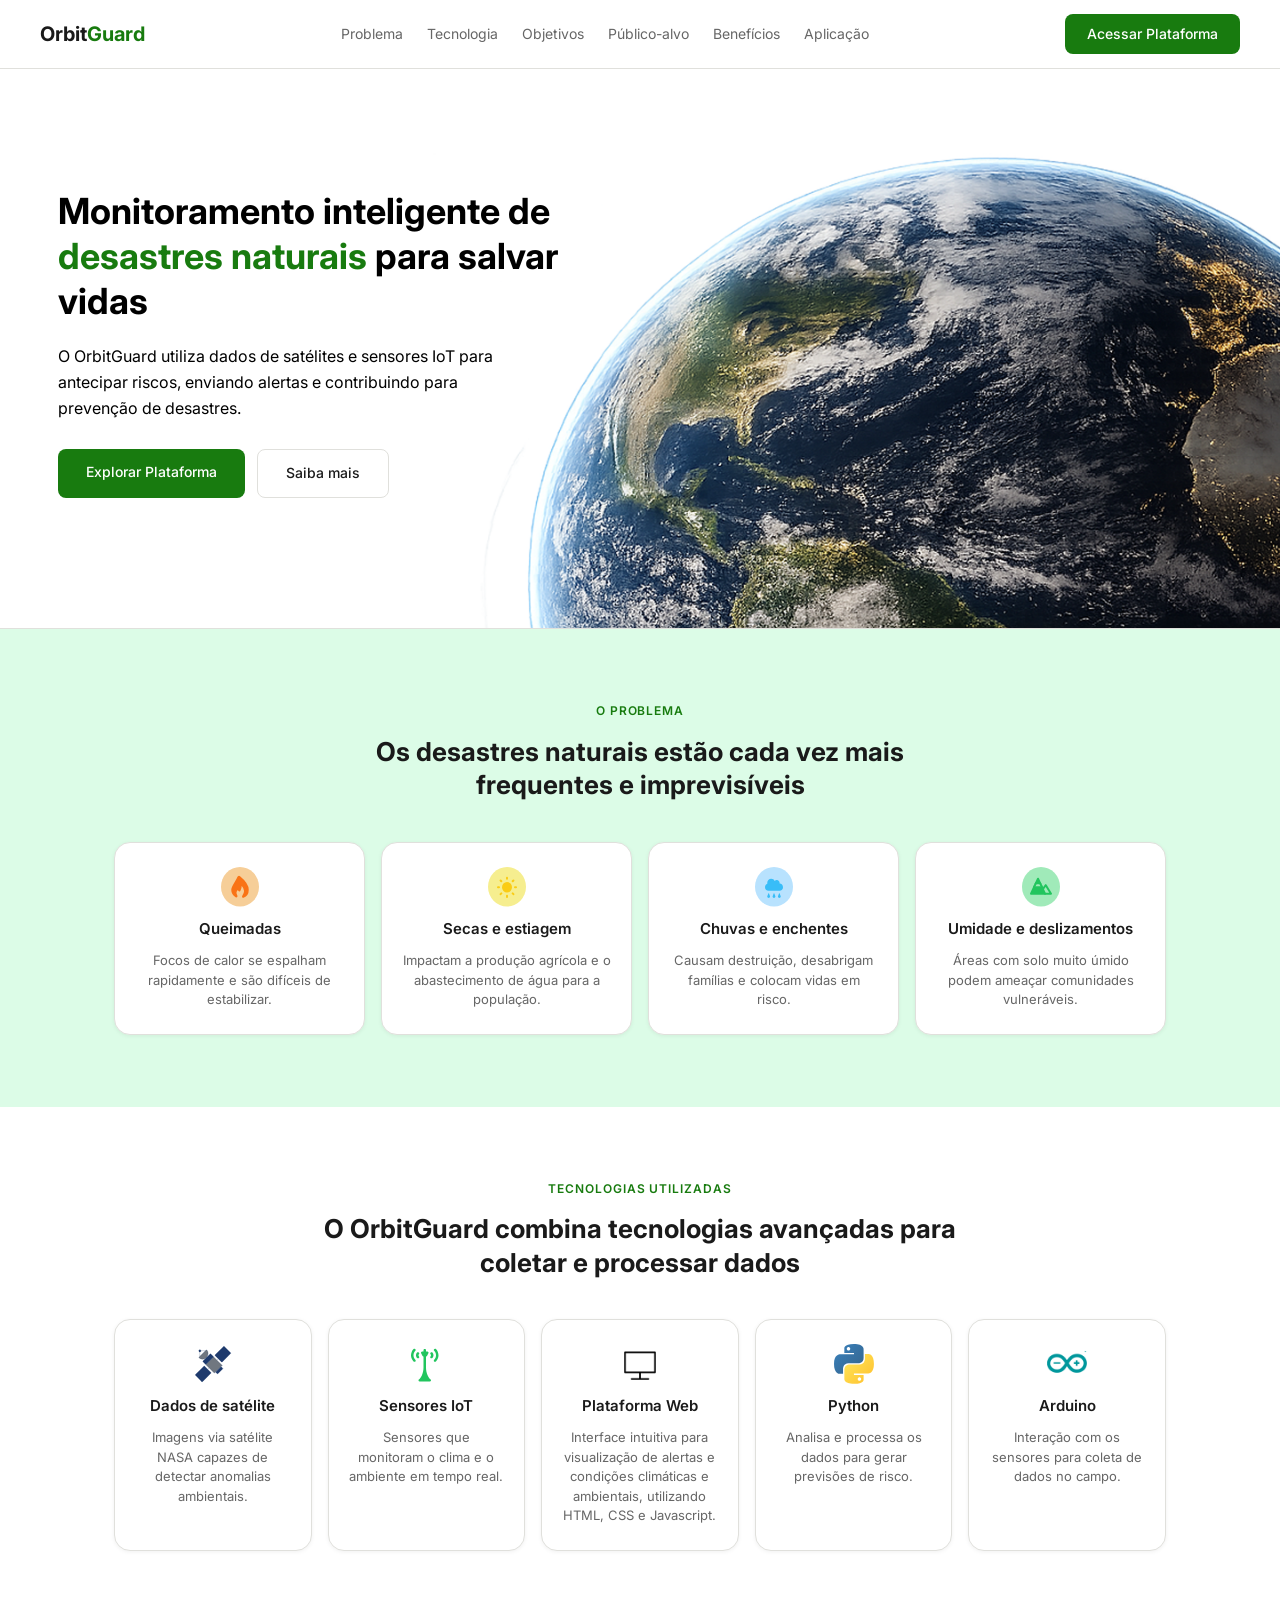
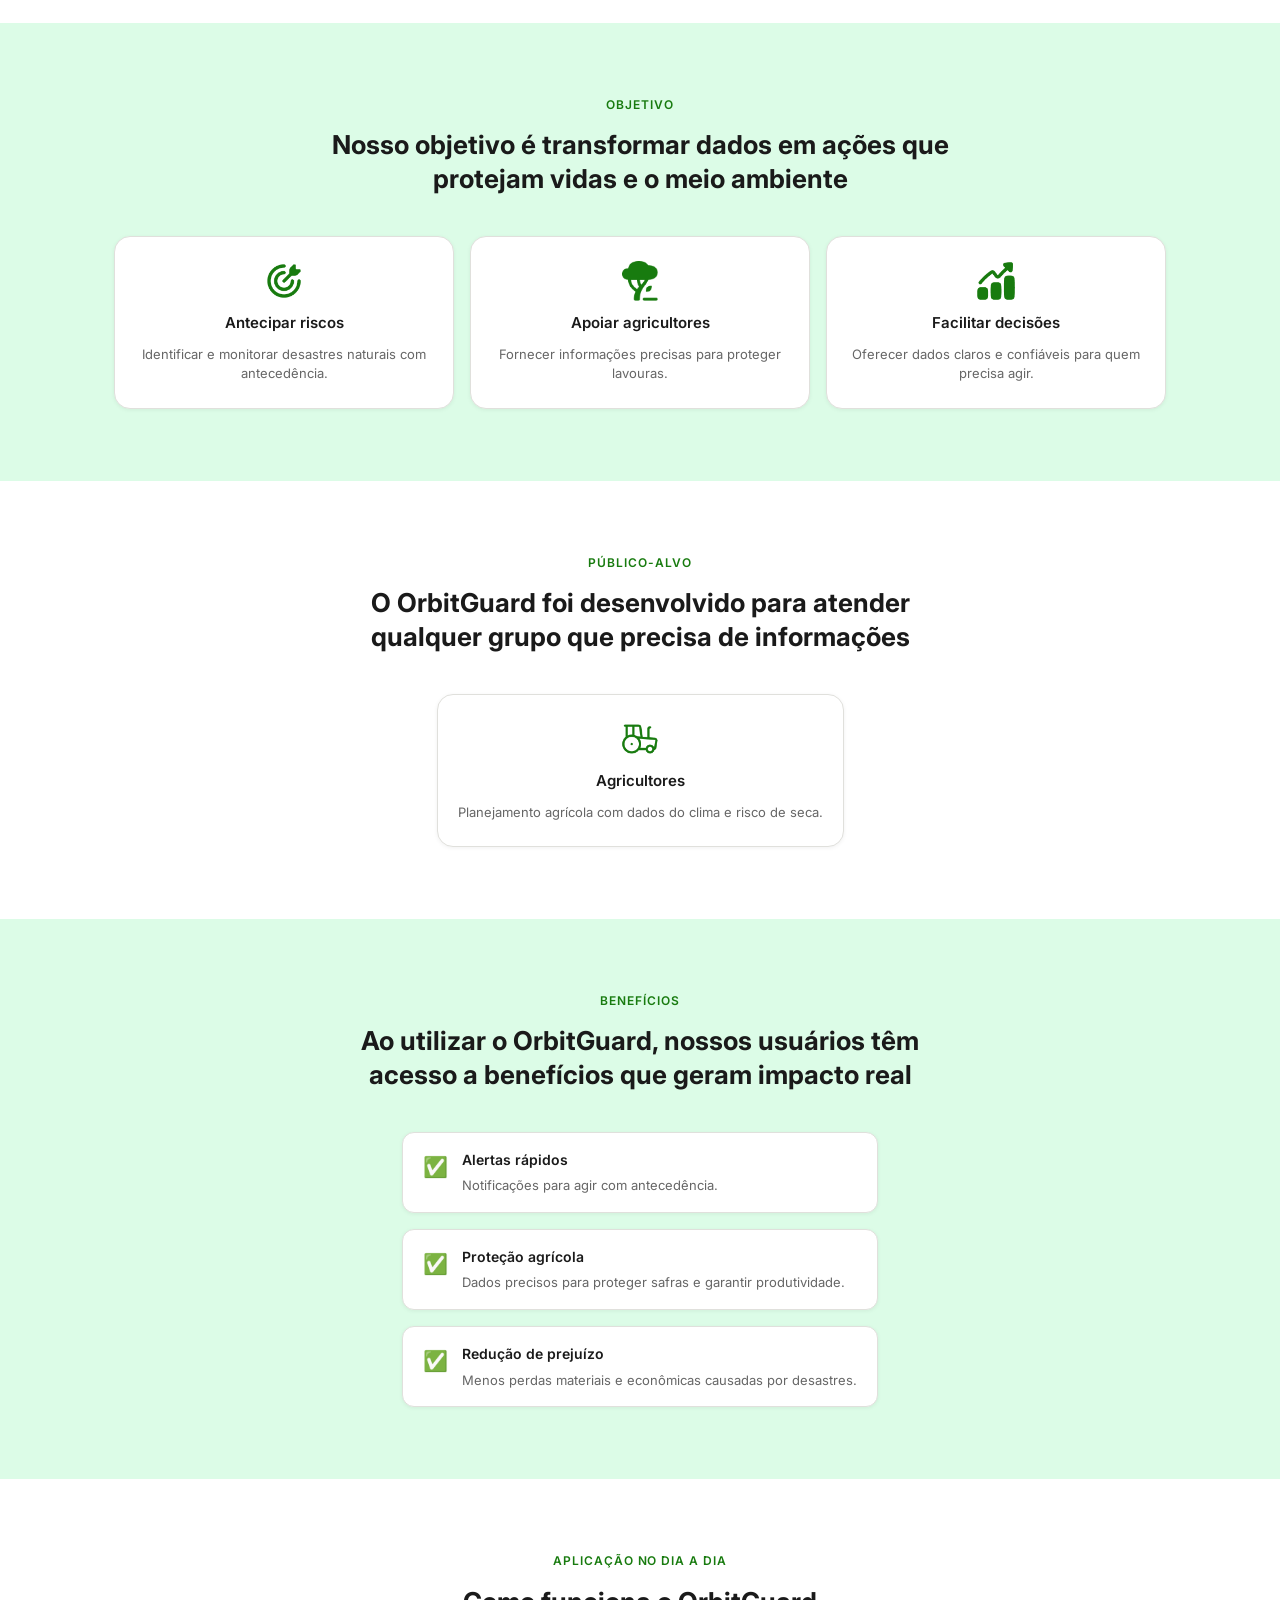
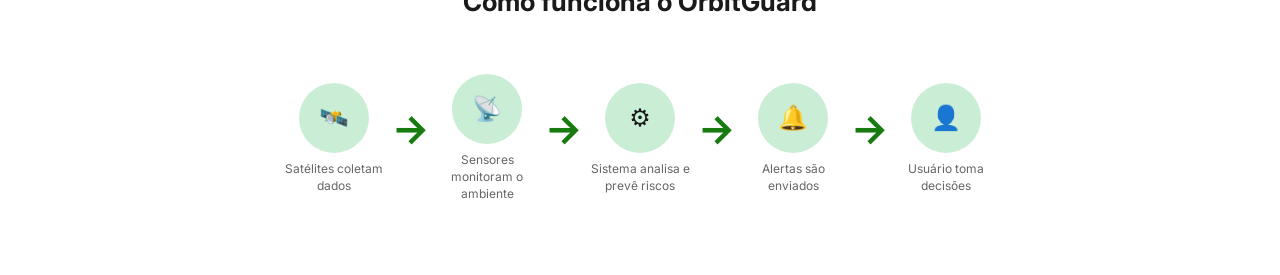
==== commit 1186f864: "feat/add seção aplicação do dia a dia" ====
--- a/index.html
+++ b/index.html
@@ -202,7 +202,7 @@
   </section>
 
   <!--SEÇÃO 5 — BENEFÍCIOS -->
-  
+
   <section id="beneficios" class="secao">
     <div class="container">
 
@@ -241,6 +241,56 @@
     </div>
   </section>
 
+   <!-- SEÇÃO 6 — APLICAÇÃO NO DIA A DIA -->
+    
+  <section id="aplicacao" class="secao secao-alt">
+    <div class="container">
+
+      <span class="rotulo-secao">Aplicação no Dia a Dia</span>
+
+      <h2>Como funciona o OrbitGuard</h2>
+
+      <!-- Fluxo em etapas — adapte os textos e ícones -->
+      <div class="fluxo">
+
+        <div class="fluxo-item">
+          <div class="fluxo-icon">🛰️</div>
+          <p>Satélites coletam dados</p>
+        </div>
+
+        <div class="fluxo-seta">→</div>
+
+        <div class="fluxo-item">
+          <div class="fluxo-icon">📡</div>
+          <p>Sensores monitoram o ambiente</p>
+        </div>
+
+        <div class="fluxo-seta">→</div>
+
+        <div class="fluxo-item">
+          <div class="fluxo-icon">⚙️</div>
+          <p>Sistema analisa e prevê riscos</p>
+        </div>
+
+        <div class="fluxo-seta">→</div>
+
+        <div class="fluxo-item">
+          <div class="fluxo-icon">🔔</div>
+          <p>Alertas são enviados</p>
+        </div>
+
+        <div class="fluxo-seta">→</div>
+
+        <div class="fluxo-item">
+          <div class="fluxo-icon">👤</div>
+          <p>Usuário toma decisões</p>
+        </div>
+
+      </div>
+    </div>
+  </section>
+
+
 
 
 
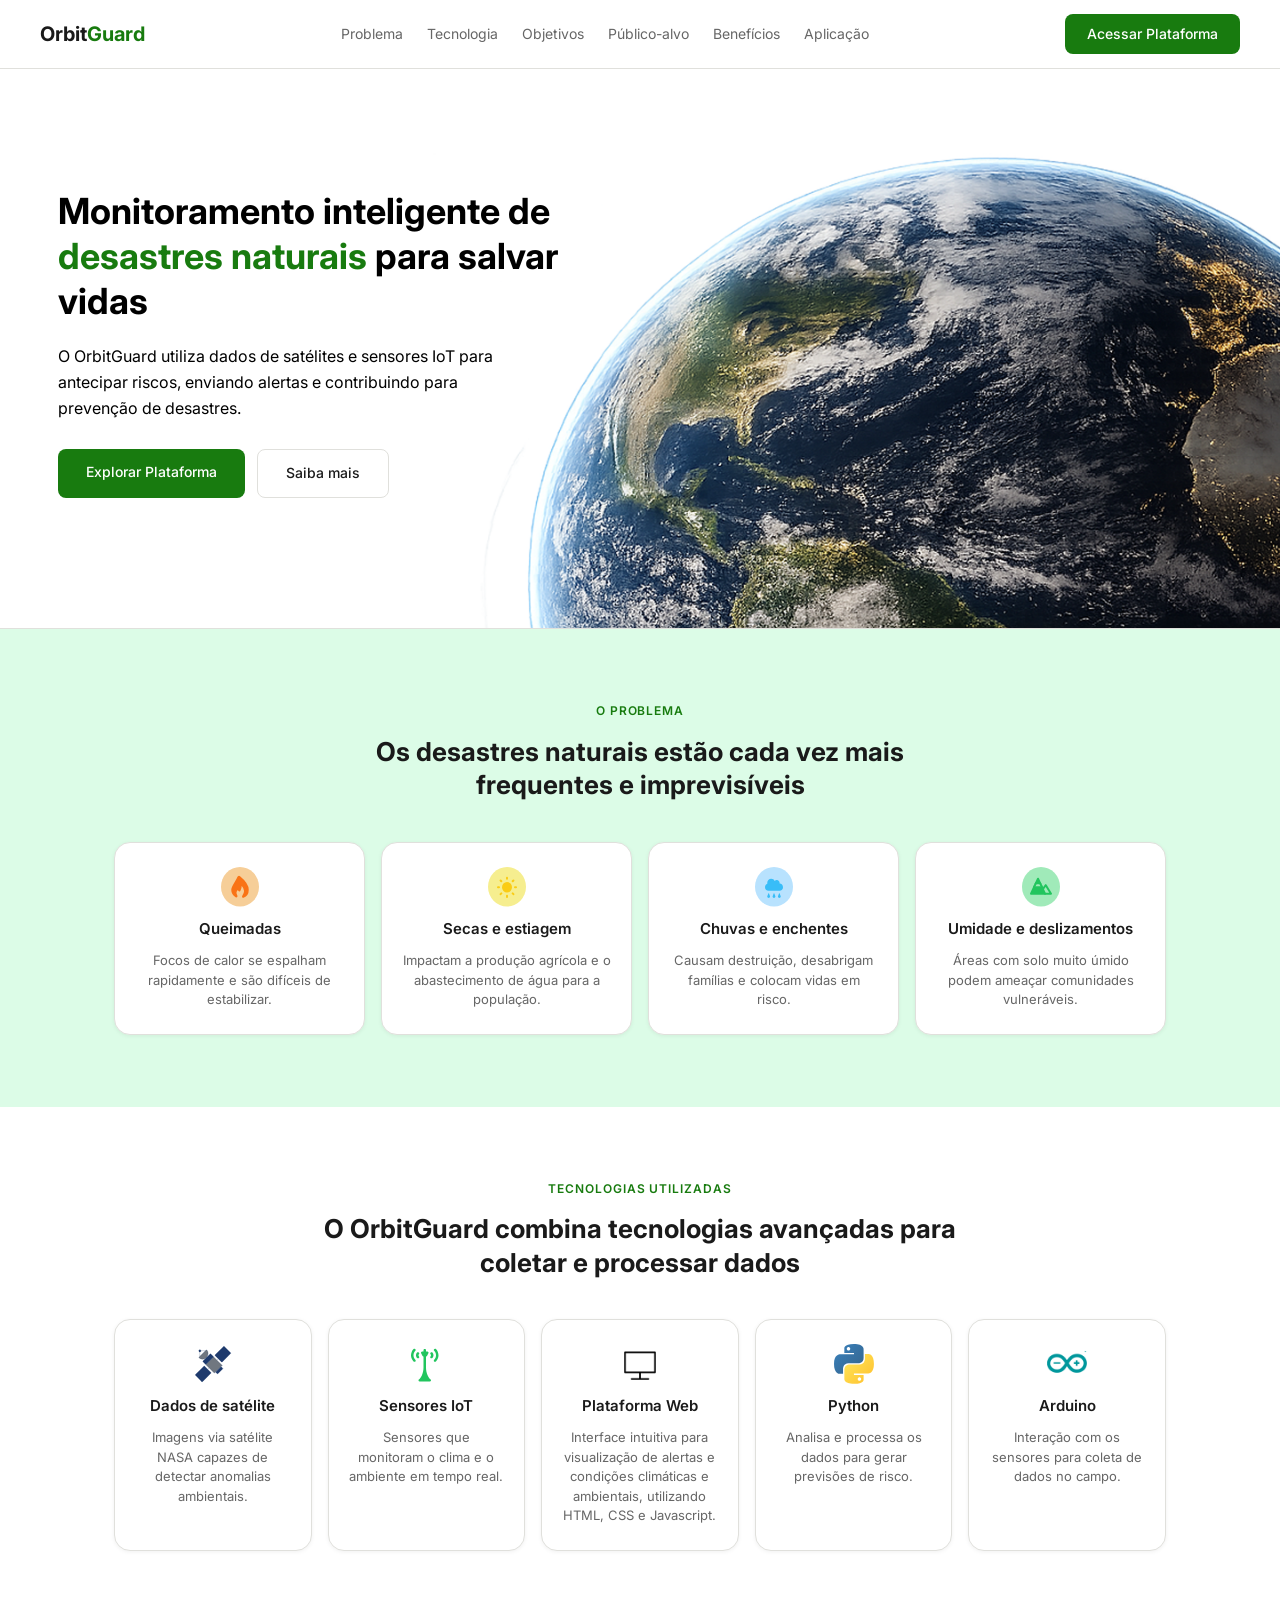
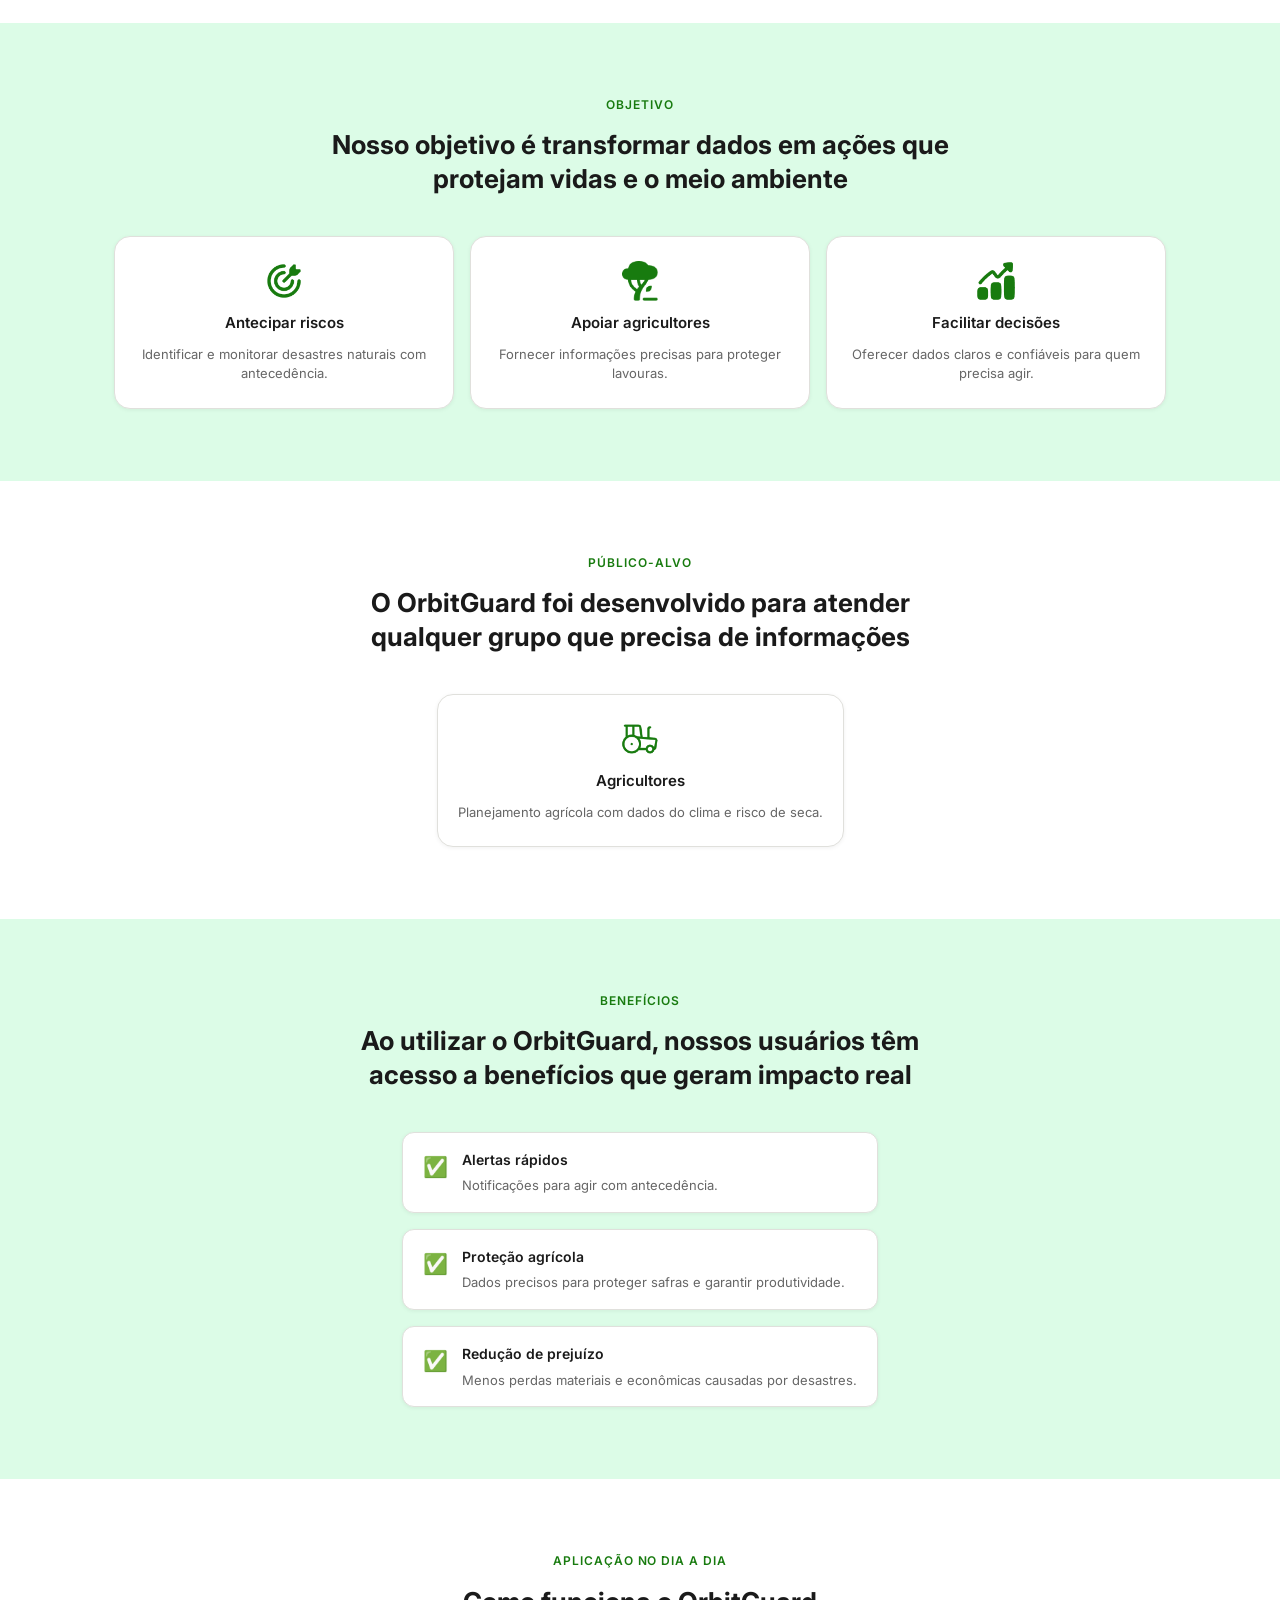
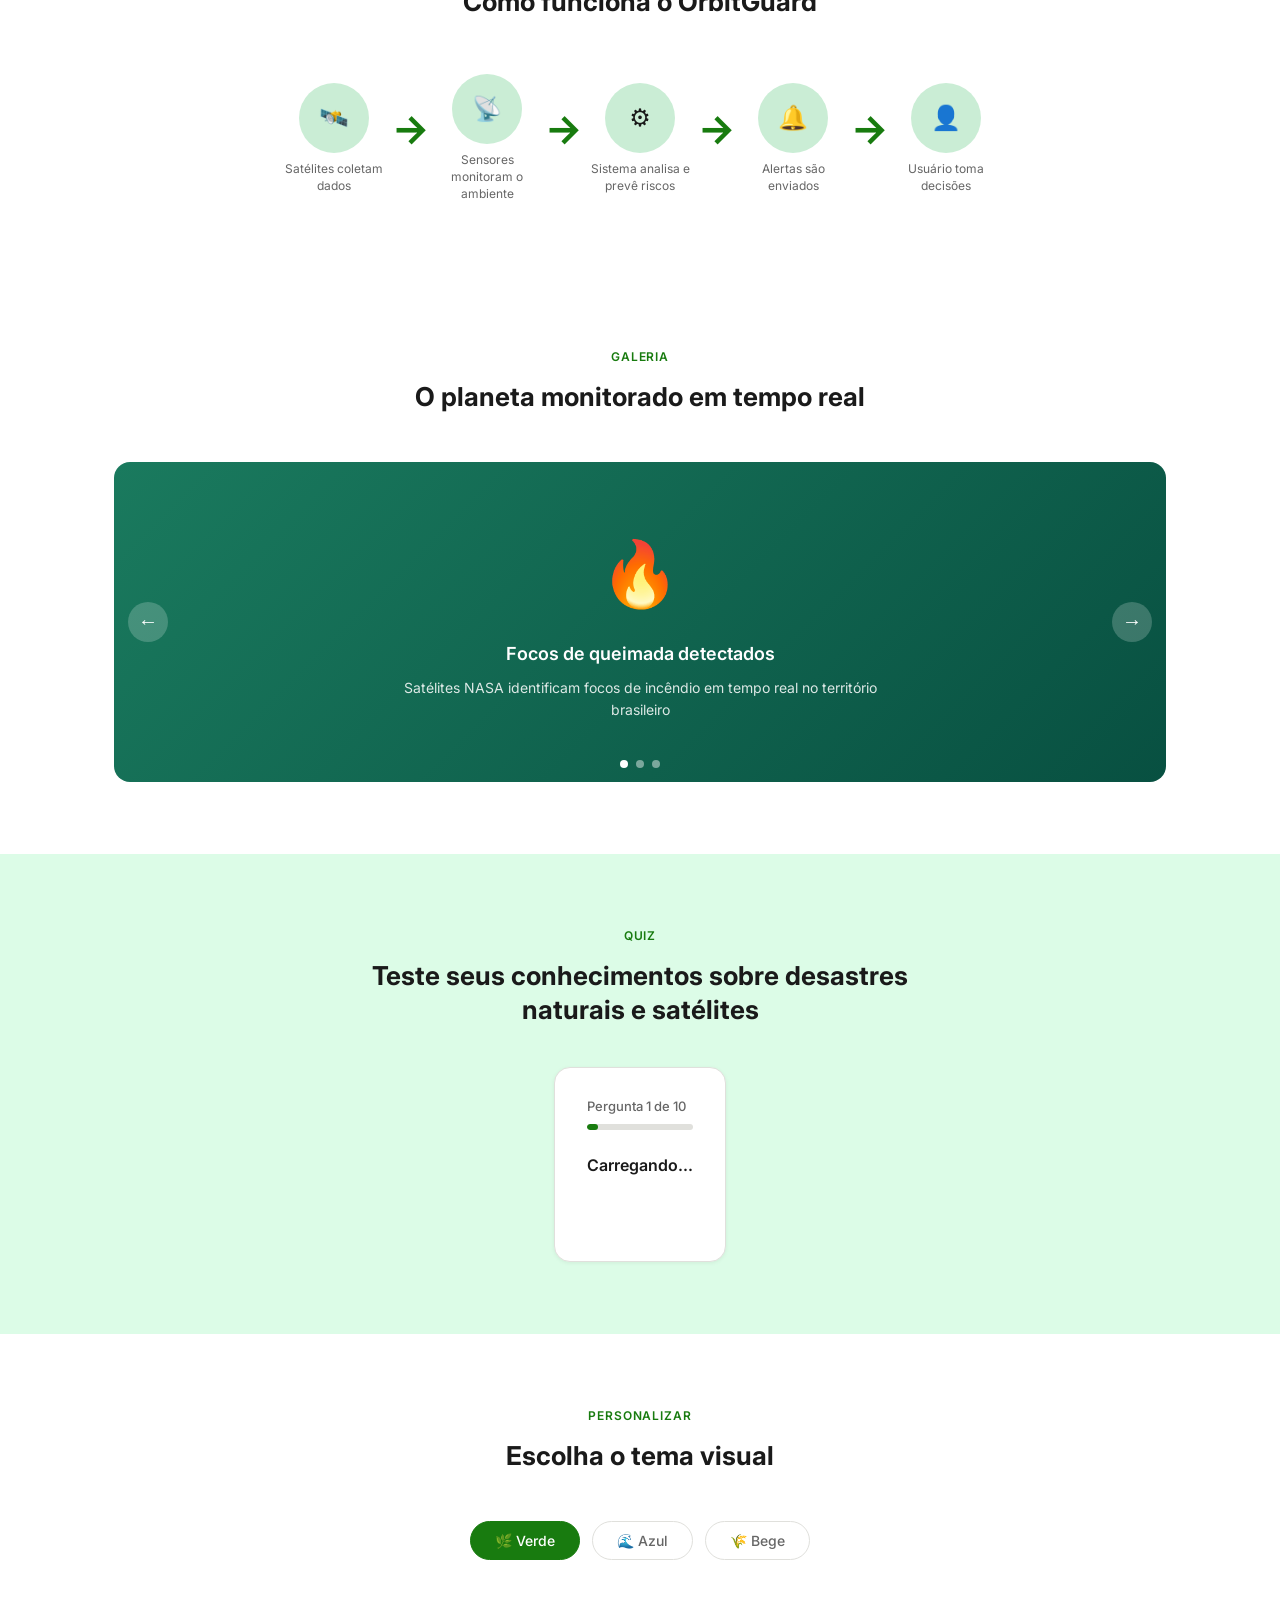
==== commit 9635b1f8: "feat/ add as seções slideshow, quiz e troca de tema" ====
--- a/index.html
+++ b/index.html
@@ -242,7 +242,7 @@
   </section>
 
    <!-- SEÇÃO 6 — APLICAÇÃO NO DIA A DIA -->
-    
+
   <section id="aplicacao" class="secao secao-alt">
     <div class="container">
 
@@ -290,6 +290,126 @@
     </div>
   </section>
 
+  <!-- SEÇÃO SLIDESHOW-->
+
+  <section id="slideshow" class="secao secao-alt">
+    <div class="container">
+      <span class="rotulo-secao">Galeria</span>
+      <h2>O planeta monitorado em tempo real</h2>
+
+      <div class="slideshow">
+        <!-- Slides — troque os emojis/textos pelas suas imagens -->
+        <div class="slide active">
+          <div class="slide-placeholder">
+            <div class="slide-emoji">🔥</div>
+            <div class="slide-legenda">
+              <strong>Focos de queimada detectados</strong>
+              <p>Satélites NASA identificam focos de incêndio em tempo real no território brasileiro</p>
+            </div>
+          </div>
+        </div>
+
+        <div class="slide">
+          <div class="slide-placeholder slide-2">
+            <div class="slide-emoji">🌧️</div>
+            <div class="slide-legenda">
+              <strong>Monitoramento de chuvas e enchentes</strong>
+              <p>Sensores e dados orbitais rastreiam volumes de precipitação para prever alagamentos</p>
+            </div>
+          </div>
+        </div>
+
+        <div class="slide">
+          <div class="slide-placeholder slide-3">
+            <div class="slide-emoji">🌵</div>
+            <div class="slide-legenda">
+              <strong>Mapeamento de regiões em seca</strong>
+              <p>Imagens de satélite revelam índices de umidade do solo e risco de estiagem</p>
+            </div>
+          </div>
+        </div>
+
+        <!-- Botões de navegação -->
+        <button class="slide-btn slide-prev" onclick="moverSlide(-1)">&#8592;</button>
+        <button class="slide-btn slide-next" onclick="moverSlide(1)">&#8594;</button>
+
+        <!-- Indicadores (bolinhas) -->
+        <div class="slide-dots">
+          <span class="dot active" onclick="irParaSlide(0)"></span>
+          <span class="dot" onclick="irParaSlide(1)"></span>
+          <span class="dot" onclick="irParaSlide(2)"></span>
+        </div>
+      </div>
+
+    </div>
+  </section>
+
+   <!-- SEÇÃO QUIZ -->
+
+  <section id="quiz" class="secao">
+    <div class="container">
+      <span class="rotulo-secao">Quiz</span>
+      <h2>Teste seus conhecimentos sobre desastres naturais e satélites</h2>
+
+      <div class="quiz-box">
+
+        <!-- Progresso -->
+        <div class="quiz-progresso">
+          <span id="quiz-num">Pergunta 1 de 10</span>
+          <div class="barra-wrap">
+            <div class="barra-fill" id="barra-fill" style="width: 10%"></div>
+          </div>
+        </div>
+
+        <!-- Pergunta -->
+        <div id="quiz-area">
+          <p class="quiz-pergunta" id="quiz-pergunta">Carregando...</p>
+          <div class="quiz-opcoes" id="quiz-opcoes">
+            <!-- Opções geradas via JS -->
+          </div>
+          <p class="quiz-feedback" id="quiz-feedback"></p>
+          <button class="btn-primario" id="btn-proxima" onclick="proximaPergunta()" style="display:none; margin-top:16px;">
+            Próxima →
+          </button>
+        </div>
+
+        <!-- Resultado final (escondido até acabar) -->
+        <div id="quiz-resultado" style="display:none;" class="quiz-resultado">
+          <div class="resultado-emoji" id="resultado-emoji">🏆</div>
+          <h3 id="resultado-titulo">Parabéns!</h3>
+          <p id="resultado-texto">Você acertou X de 10 perguntas.</p>
+          <button class="btn-primario" onclick="reiniciarQuiz()" style="margin-top: 20px;">
+            Jogar novamente
+          </button>
+        </div>
+
+      </div>
+    </div>
+  </section>
+
+  <!--SEÇÃO TROCA DE TEMA (Web Dev) -->
+  
+  <section class="secao secao-alt">
+    <div class="container">
+      <span class="rotulo-secao">Personalizar</span>
+      <h2>Escolha o tema visual</h2>
+      <div class="temas-row">
+        <button class="tema-btn tema-verde active" onclick="trocarTema('verde')" title="Verde (padrão)">
+          🌿 Verde
+        </button>
+        <button class="tema-btn tema-azul" onclick="trocarTema('azul')" title="Azul escuro">
+          🌊 Azul
+        </button>
+        <button class="tema-btn tema-bege" onclick="trocarTema('bege')" title="Bege claro">
+          🌾 Bege
+        </button>
+      </div>
+    </div>
+  </section>
+  
+
+
+
 
 
 
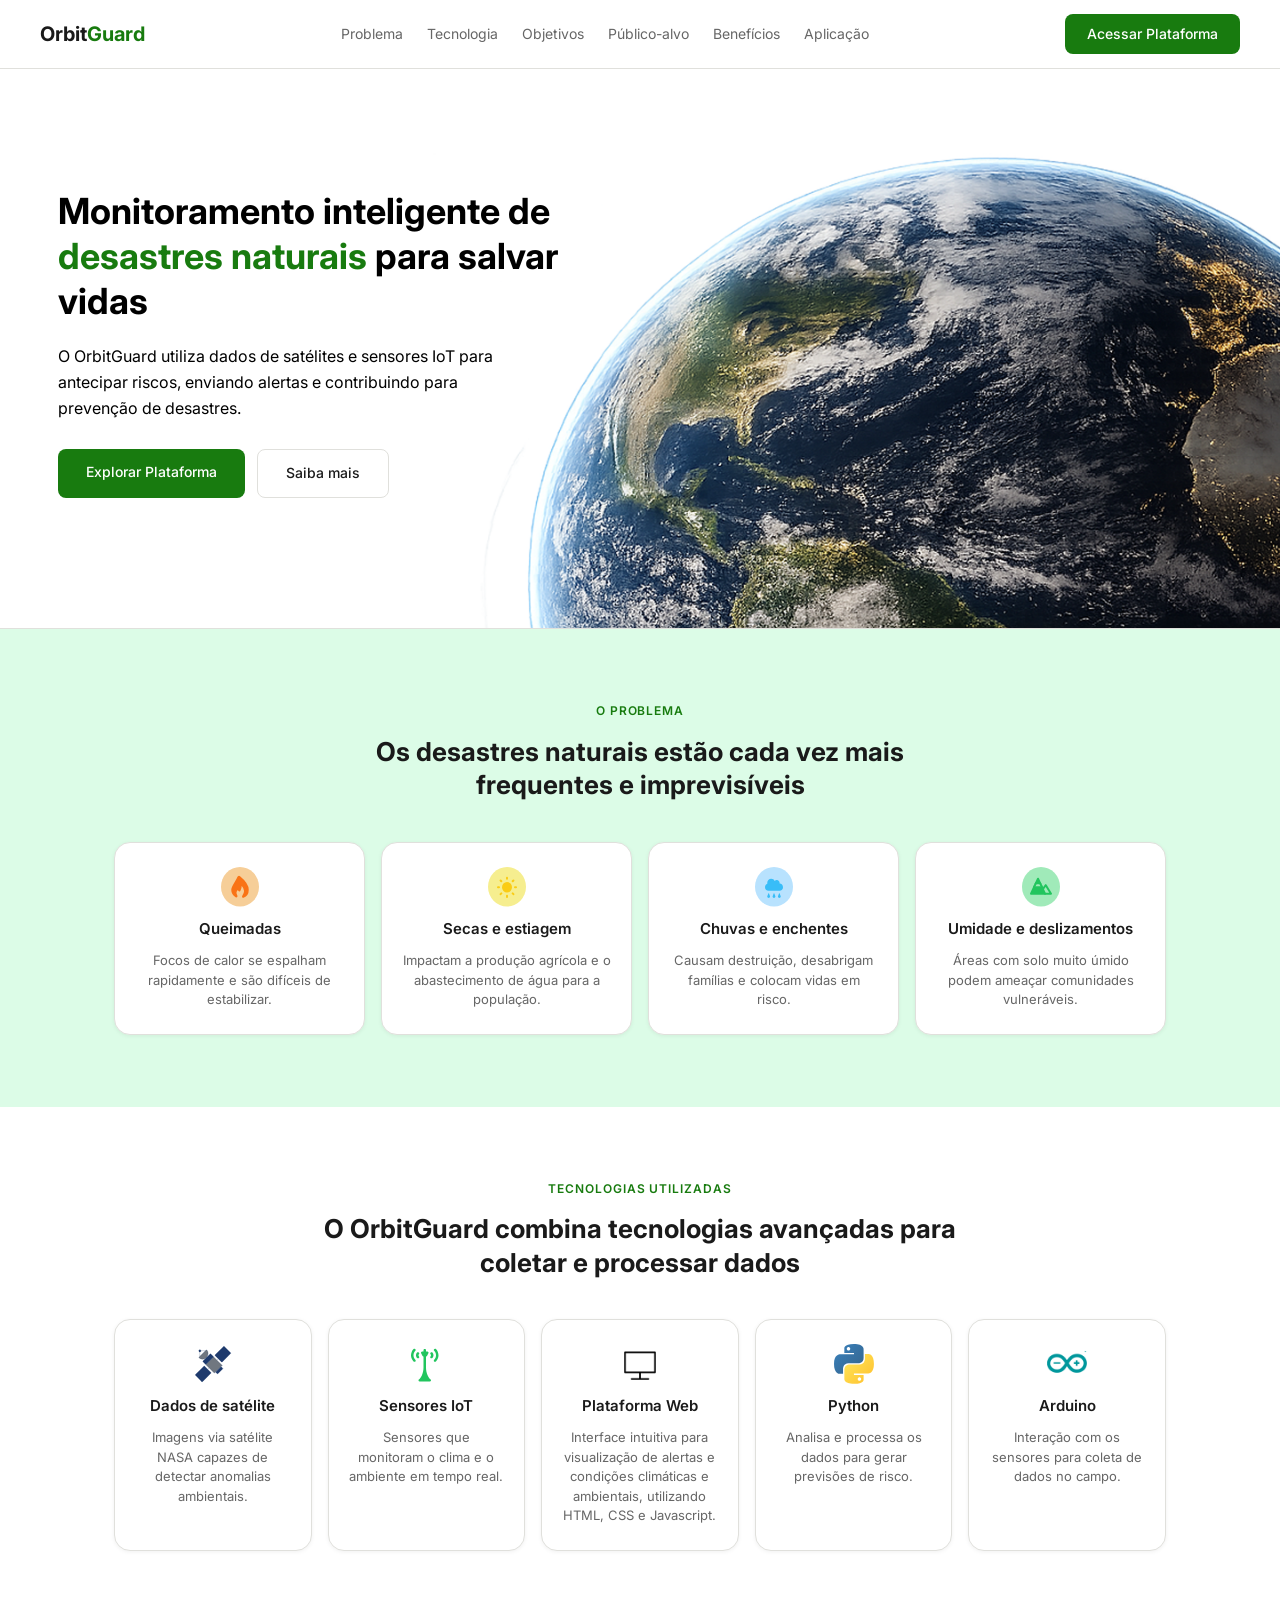
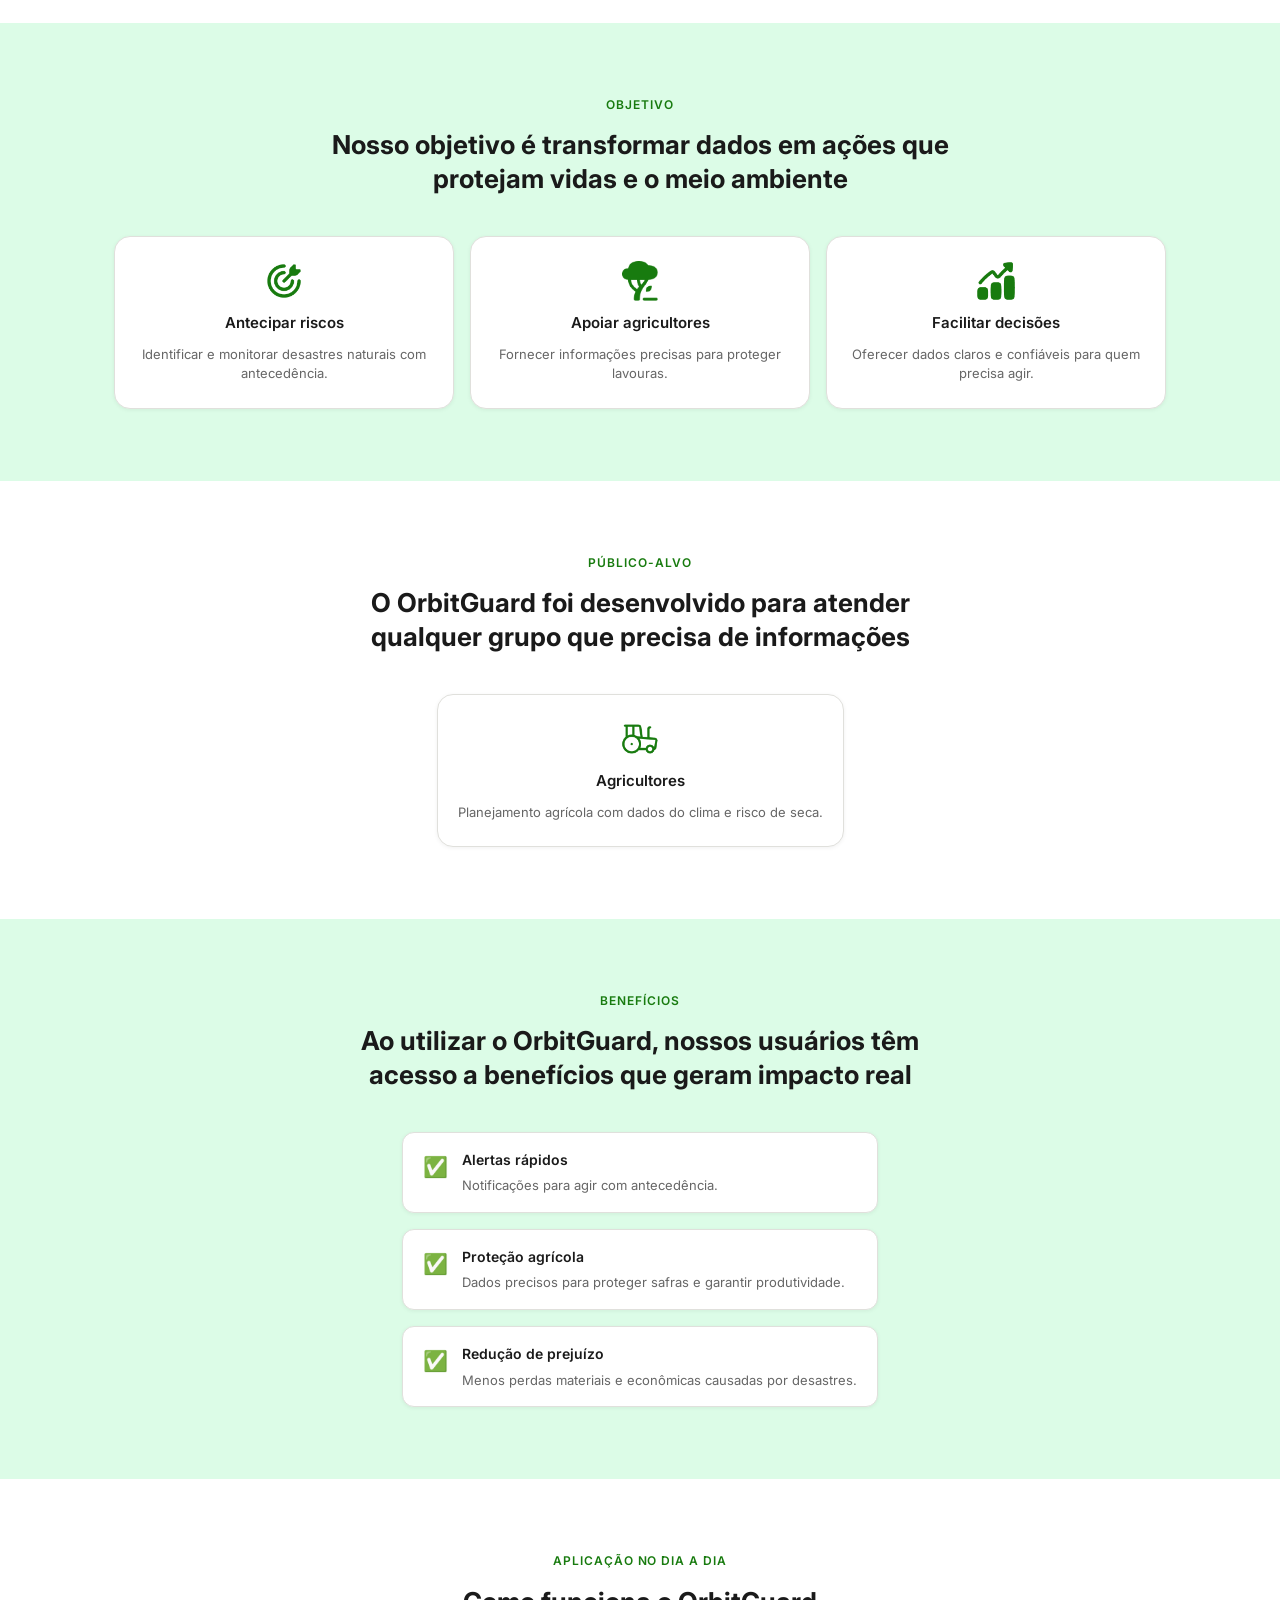
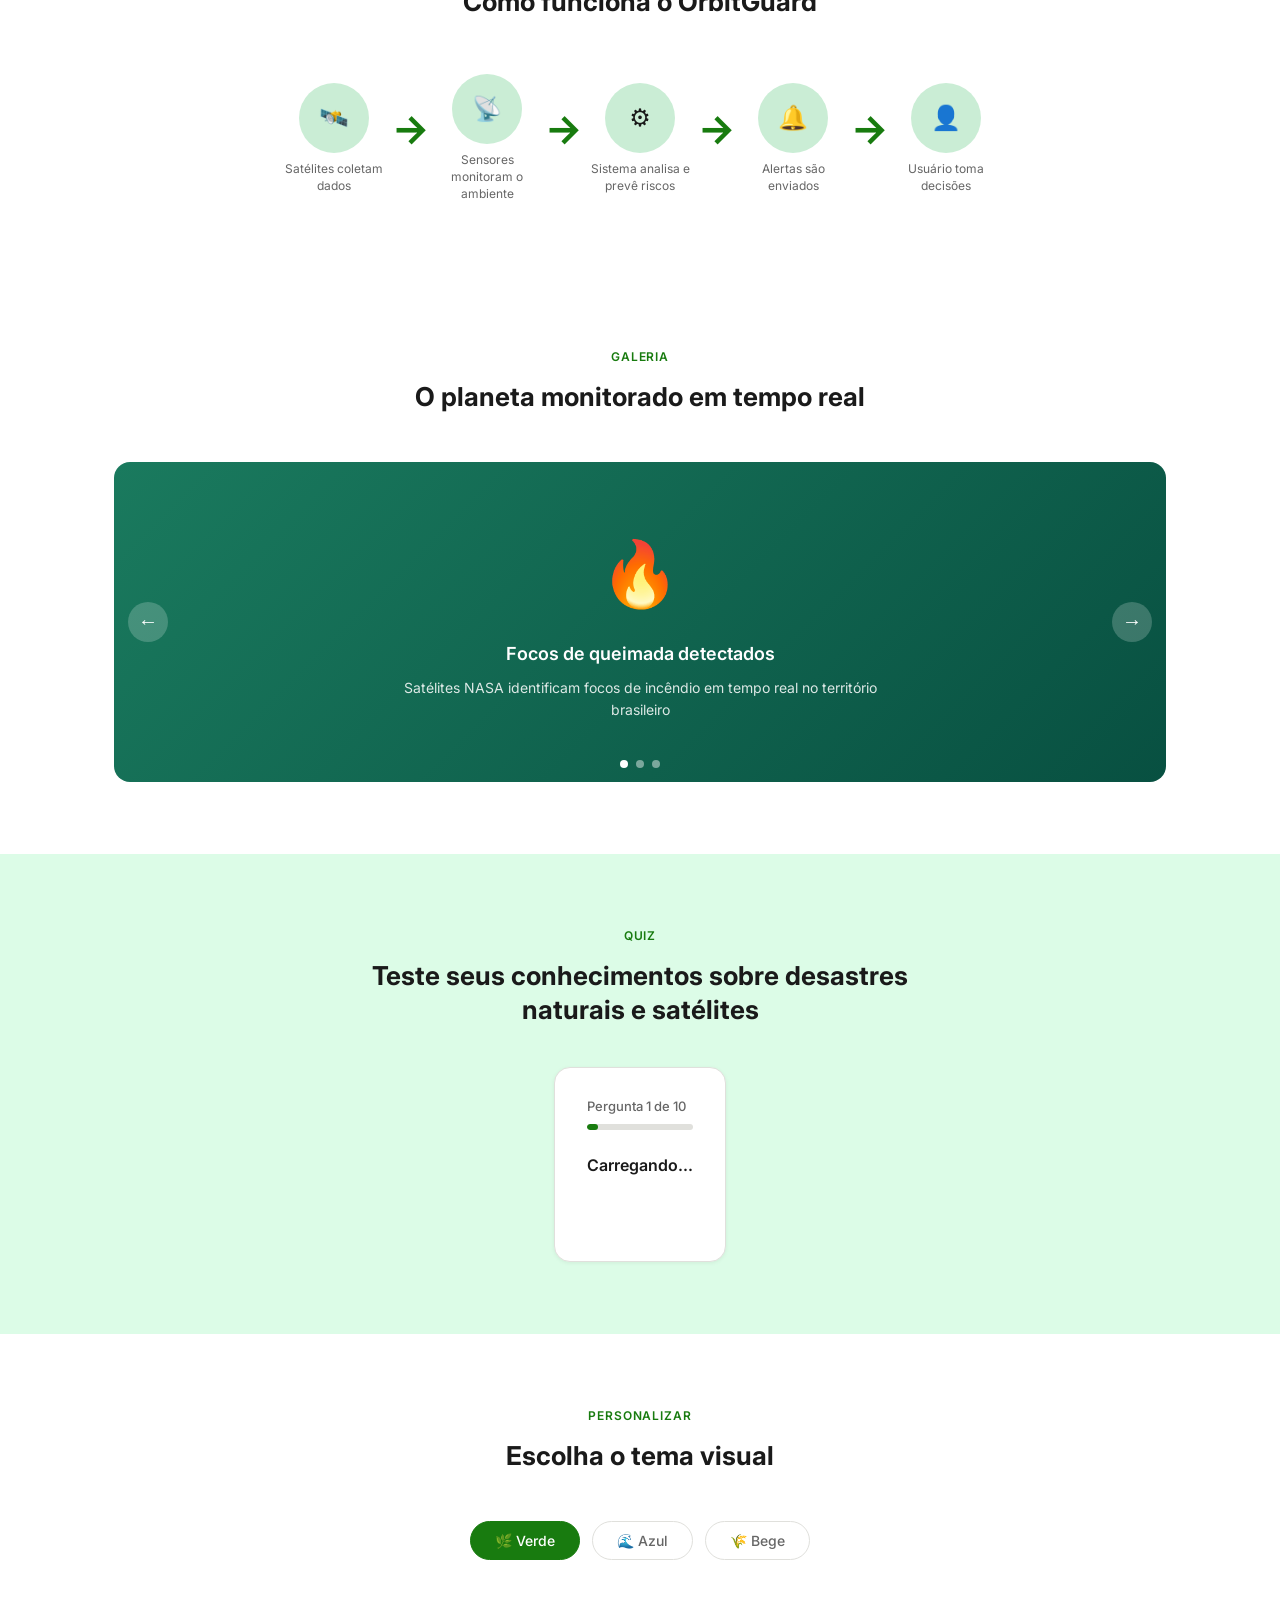
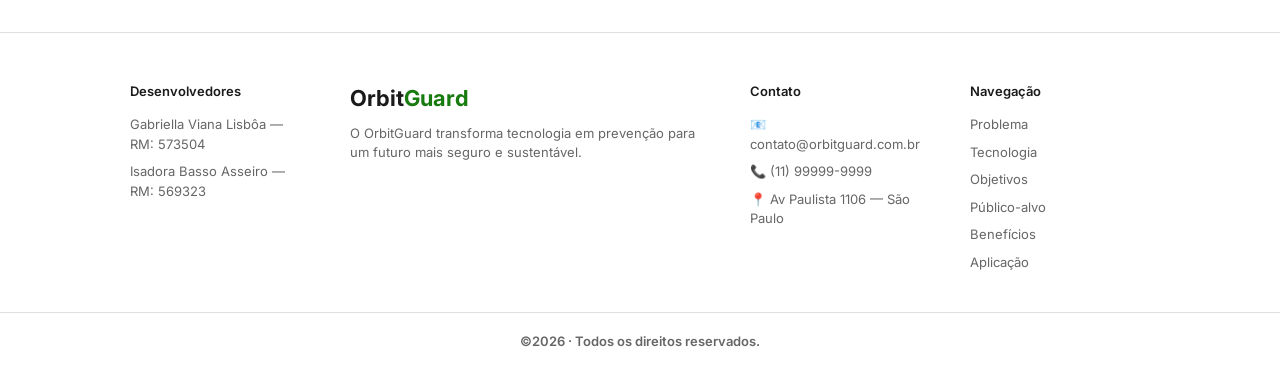
==== commit 89ef6be6: "feat/add o footer" ====
--- a/index.html
+++ b/index.html
@@ -388,7 +388,7 @@
   </section>
 
   <!--SEÇÃO TROCA DE TEMA (Web Dev) -->
-  
+
   <section class="secao secao-alt">
     <div class="container">
       <span class="rotulo-secao">Personalizar</span>
@@ -406,13 +406,48 @@
       </div>
     </div>
   </section>
-  
-
-
-
-
-
-
+
+   <!--FOOTER -->
+  <footer class="footer">
+    <div class="footer-inner">
+
+      <div class="footer-col">
+        <strong>Desenvolvedores</strong>
+        <!-- Coloque aqui o nome e RM de cada integrante -->
+        <p>Gabriella Viana Lisbôa — RM: 573504</p>
+        <p>Isadora Basso Asseiro — RM:  569323</p>
+      </div>
+
+      <div class="footer-col footer-brand">
+        <span class="logo">Orbit<span>Guard</span></span>
+        <p>O OrbitGuard transforma tecnologia em prevenção para um futuro mais seguro e sustentável.</p>
+      </div>
+
+      <div class="footer-col">
+        <strong>Contato</strong>
+        <p>📧 contato@orbitguard.com.br</p>
+        <p>📞 (11) 99999-9999</p>
+        <p>📍 Av Paulista 1106 — São Paulo</p>
+      </div>
+
+      <div class="footer-col">
+        <strong>Navegação</strong>
+        <a href="#problema">Problema</a>
+        <a href="#tecnologia">Tecnologia</a>
+        <a href="#objetivos">Objetivos</a>
+        <a href="#publico">Público-alvo</a>
+        <a href="#beneficios">Benefícios</a>
+        <a href="#aplicacao">Aplicação</a>
+      </div>
+
+    </div>
+
+    <div class="footer-bottom">
+      ©2026 · Todos os direitos reservados.
+    </div>
+  </footer>
+
+  <script src="js/quiz.js"></script>
 
 </body>
 </html>
